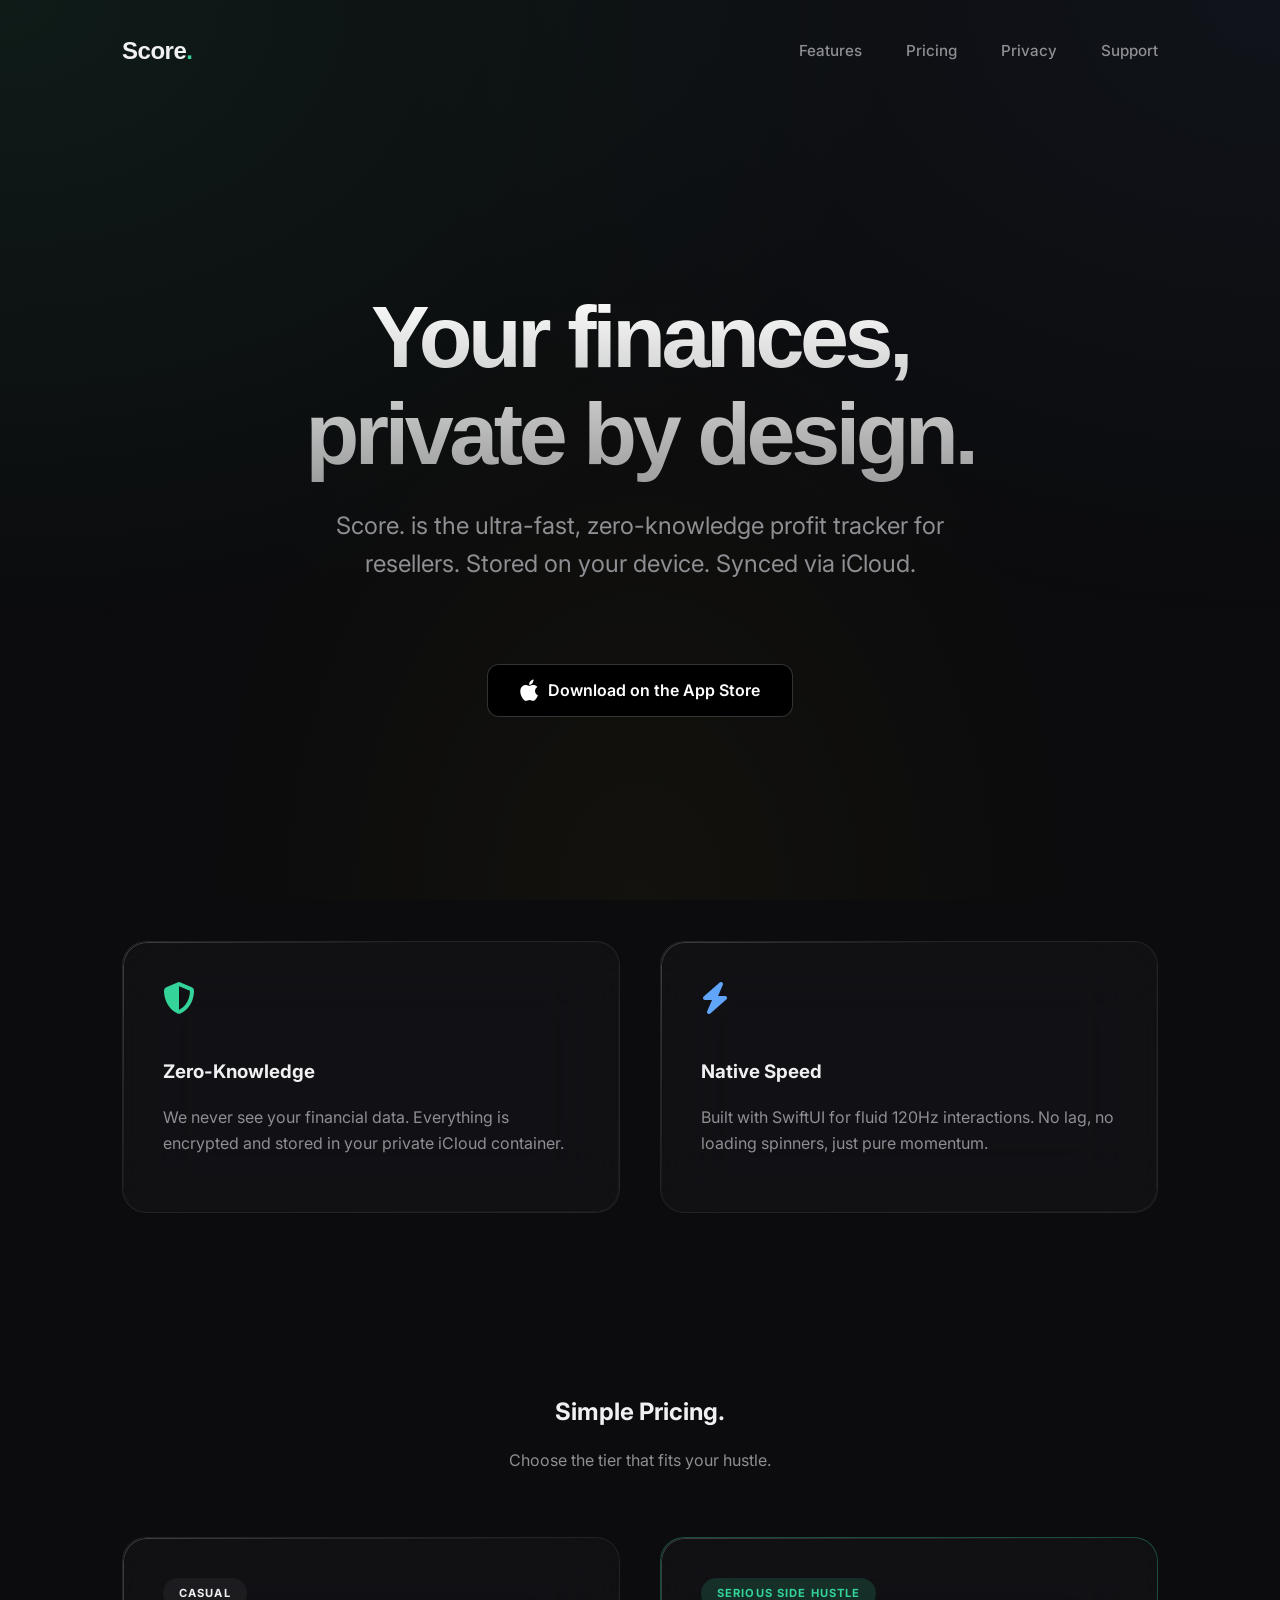
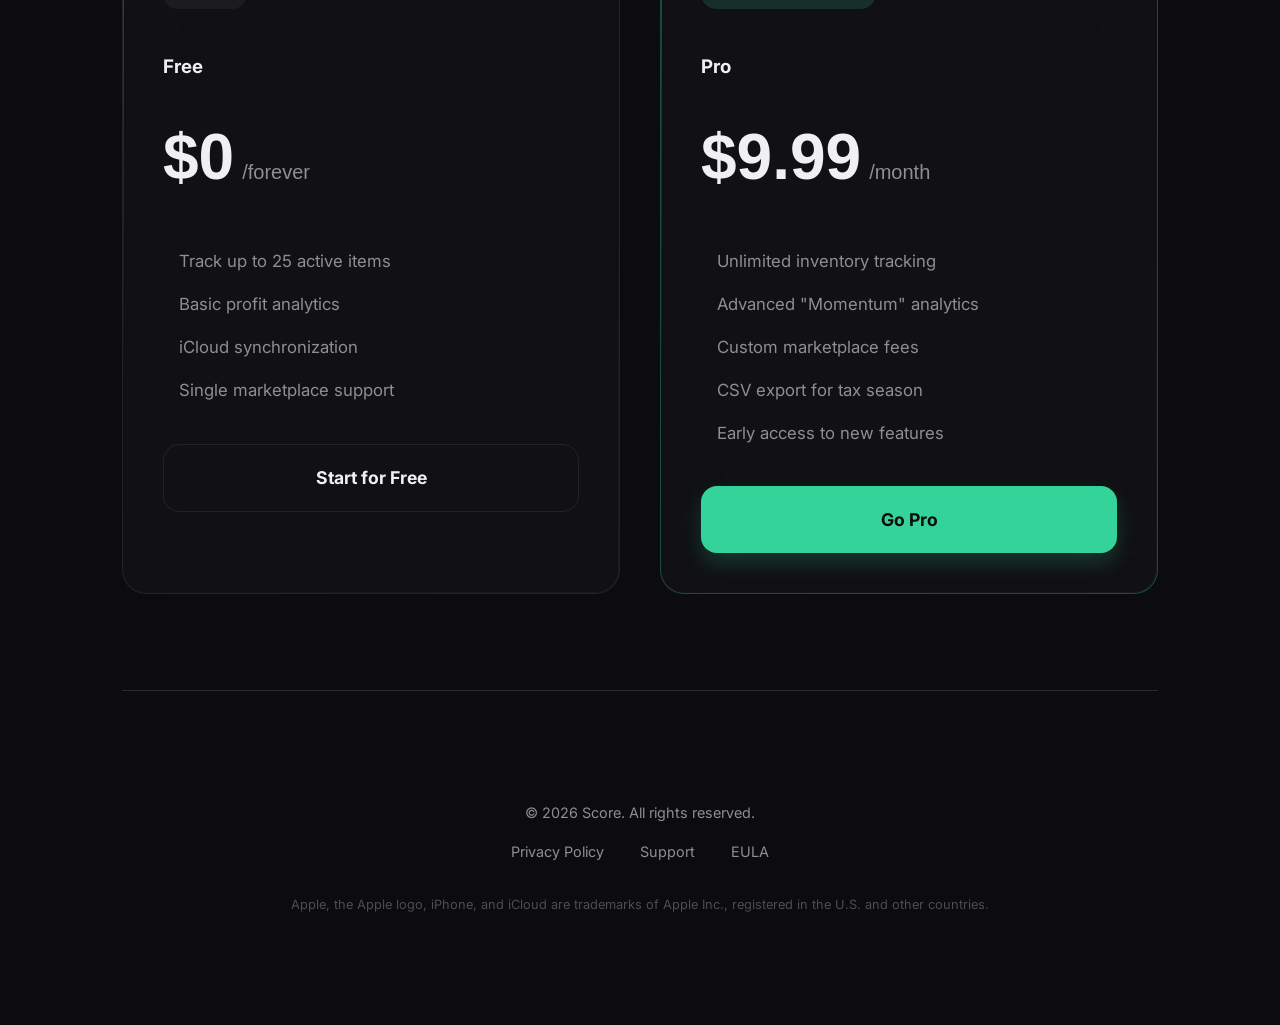
==== index.html @ e66da81f "feat: initial commit of unified Score. landing page" ====
<!DOCTYPE html>
<html lang="en">
<head>
    <meta charset="UTF-8">
    <meta name="viewport" content="width=device-width, initial-scale=1.0">
    <title>Score. — Reseller Profit Tracker</title>
    <link rel="stylesheet" href="styles.css">
    <link rel="stylesheet" href="https://cdnjs.cloudflare.com/ajax/libs/font-awesome/6.4.0/css/all.min.css">
    <style>
        @import url('https://fonts.googleapis.com/css2?family=Inter:wght@400;500;600;700&display=swap');
    </style>
</head>
<body>
    <div class="mesh-bg"></div>

    <div class="container">
        <nav>
            <div class="logo">Score<span>.</span></div>
            <div class="nav-links">
                <a href="#features">Features</a>
                <a href="#pricing">Pricing</a>
                <a href="privacy.html">Privacy</a>
                <a href="support.html">Support</a>
            </div>
        </nav>

        <header class="hero">
            <h1>Your finances,<br>private by design<span>.</span></h1>
            <p>Score. is the ultra-fast, zero-knowledge profit tracker for resellers. Stored on your device. Synced via iCloud.</p>
            <a href="#" class="app-store-badge">
                <i class="fab fa-apple" style="font-size: 1.5rem; margin-right: 10px;"></i>
                <span>Download on the App Store</span>
            </a>
        </header>

        <section id="features" style="padding: 4rem 0;">
            <div class="pricing-grid">
                <div class="glass-card">
                    <i class="fas fa-shield-halved" style="font-size: 2rem; color: var(--primary); margin-bottom: 1.5rem;"></i>
                    <h3>Zero-Knowledge</h3>
                    <p style="color: var(--text-secondary);">We never see your financial data. Everything is encrypted and stored in your private iCloud container.</p>
                </div>
                <div class="glass-card">
                    <i class="fas fa-bolt" style="font-size: 2rem; color: var(--secondary); margin-bottom: 1.5rem;"></i>
                    <h3>Native Speed</h3>
                    <p style="color: var(--text-secondary);">Built with SwiftUI for fluid 120Hz interactions. No lag, no loading spinners, just pure momentum.</p>
                </div>
            </div>
        </section>

        <section id="pricing" class="pricing-section">
            <h2 style="text-align: center; margin-bottom: 1rem;">Simple Pricing<span>.</span></h2>
            <p style="text-align: center; color: var(--text-secondary); margin-bottom: 4rem;">Choose the tier that fits your hustle.</p>

            <div class="pricing-grid">
                <!-- Free Tier -->
                <div class="glass-card">
                    <div class="tier-badge">Casual</div>
                    <h3>Free</h3>
                    <div class="price">$0<span>/forever</span></div>
                    <ul class="features">
                        <li><i></i> Track up to 25 active items</li>
                        <li><i></i> Basic profit analytics</li>
                        <li><i></i> iCloud synchronization</li>
                        <li><i></i> Single marketplace support</li>
                    </ul>
                    <a href="#" class="btn btn-outline">Start for Free</a>
                </div>

                <!-- Pro Tier -->
                <div class="glass-card" style="border-color: rgba(52, 211, 153, 0.3);">
                    <div class="tier-badge badge-pro">Serious Side Hustle</div>
                    <h3>Pro</h3>
                    <div class="price">$9.99<span>/month</span></div>
                    <ul class="features">
                        <li><i></i> Unlimited inventory tracking</li>
                        <li><i></i> Advanced "Momentum" analytics</li>
                        <li><i></i> Custom marketplace fees</li>
                        <li><i></i> CSV export for tax season</li>
                        <li><i></i> Early access to new features</li>
                    </ul>
                    <a href="#" class="btn btn-primary">Go Pro</a>
                </div>
            </div>
        </section>

        <footer>
            <p>© 2026 Score. All rights reserved.</p>
            <div style="margin-top: 1rem;">
                <a href="privacy.html" style="color: var(--text-secondary); text-decoration: none; margin: 0 1rem;">Privacy Policy</a>
                <a href="support.html" style="color: var(--text-secondary); text-decoration: none; margin: 0 1rem;">Support</a>
                <a href="#" style="color: var(--text-secondary); text-decoration: none; margin: 0 1rem;">EULA</a>
            </div>
            <p style="margin-top: 2rem; font-size: 0.8rem; opacity: 0.5;">Apple, the Apple logo, iPhone, and iCloud are trademarks of Apple Inc., registered in the U.S. and other countries.</p>
        </footer>
    </div>
</body>
</html>
---- styles.css ----
/* 
 * Score. Unified Design System (2026)
 * Aesthetic: Liquid Glass / Apple Native
 * Inspired by RORK-iFlip DesignSystem.swift
 */

:root {
  --bg-color: #0C0C0E;
  --surface: #1A1A1E;
  --surface-elevated: #242428;
  --primary: #34D399; /* Emerald / Cash Recovered */
  --secondary: #60A5FA; /* Cool Blue */
  --text-primary: #F0F0F2;
  --text-secondary: #8E8E93;
  --border: #2C2C30;
  --gold: #FFD700;
  --error: #F87171;
  
  --glass-bg: rgba(26, 26, 30, 0.4);
  --glass-border: rgba(255, 255, 255, 0.08);
  --glass-highlight: rgba(255, 255, 255, 0.12);
  
  --radius-lg: 24px;
  --radius-md: 16px;
  --font-main: "Inter", -apple-system, BlinkMacSystemFont, "SF Pro Rounded", sans-serif;
  --font-display: "Clash Display", "Satoshi", "SF Pro Display", sans-serif;
}

* {
  box-sizing: border-box;
  -webkit-font-smoothing: antialiased;
}

body {
  margin: 0;
  padding: 0;
  background-color: var(--bg-color);
  color: var(--text-primary);
  font-family: var(--font-main);
  line-height: 1.6;
  overflow-x: hidden;
}

/* Liquid Mesh Background */
.mesh-bg {
  position: fixed;
  top: 0;
  left: 0;
  width: 100vw;
  height: 100vh;
  z-index: -1;
  background: 
    radial-gradient(at 0% 0%, rgba(52, 211, 153, 0.08) 0px, transparent 50%),
    radial-gradient(at 100% 0%, rgba(96, 165, 250, 0.05) 0px, transparent 50%),
    radial-gradient(at 50% 100%, rgba(255, 215, 0, 0.03) 0px, transparent 50%);
}

.container {
  max-width: 1100px;
  margin: 0 auto;
  padding: 0 2rem;
}

/* Glass Components */
.glass-card {
  background: var(--glass-bg);
  backdrop-filter: blur(40px) saturate(150%);
  -webkit-backdrop-filter: blur(40px) saturate(150%);
  border: 1px solid var(--glass-border);
  border-radius: var(--radius-lg);
  padding: 2.5rem;
  position: relative;
  overflow: hidden;
  transition: all 0.4s cubic-bezier(0.23, 1, 0.32, 1);
}

/* Specular Highlight Effect */
.glass-card::before {
  content: "";
  position: absolute;
  top: 0;
  left: 0;
  right: 0;
  bottom: 0;
  border-radius: inherit;
  padding: 1px;
  background: linear-gradient(135deg, rgba(255,255,255,0.2), transparent 40%, rgba(255,255,255,0.05));
  -webkit-mask: linear-gradient(#fff 0 0) content-box, linear-gradient(#fff 0 0);
  mask: linear-gradient(#fff 0 0) content-box, linear-gradient(#fff 0 0);
  -webkit-mask-composite: xor;
  mask-composite: exclude;
  pointer-events: none;
}

.glass-card:hover {
  transform: translateY(-8px) scale(1.01);
  border: 1px solid var(--glass-highlight);
  box-shadow: 0 20px 40px rgba(0,0,0,0.4);
}

/* Navigation */
nav {
  display: flex;
  justify-content: space-between;
  align-items: center;
  padding: 2rem 0;
}

.logo {
  font-family: var(--font-display);
  font-size: 1.5rem;
  font-weight: 700;
  letter-spacing: -0.02em;
}

.logo span {
  color: var(--primary);
}

.nav-links a {
  color: var(--text-secondary);
  text-decoration: none;
  margin-left: 2.5rem;
  font-size: 0.95rem;
  font-weight: 500;
  transition: color 0.3s ease;
}

.nav-links a:hover {
  color: var(--text-primary);
}

/* Hero Section */
.hero {
  text-align: center;
  padding: 8rem 0 6rem;
}

h1 {
  font-family: var(--font-display);
  font-size: clamp(3.5rem, 8vw, 5.5rem);
  font-weight: 700;
  line-height: 1.1;
  letter-spacing: -0.05em;
  margin-bottom: 1.5rem;
  background: linear-gradient(to bottom, #FFFFFF, rgba(255,255,255,0.6));
  -webkit-background-clip: text;
  -webkit-text-fill-color: transparent;
}

.hero p {
  font-size: 1.5rem;
  color: var(--text-secondary);
  max-width: 650px;
  margin: 0 auto 3rem;
  font-weight: 400;
}

/* Pricing Grid */
.pricing-section {
  padding: 6rem 0;
}

.pricing-grid {
  display: grid;
  grid-template-columns: 1fr 1fr;
  gap: 2.5rem;
  margin-top: 4rem;
}

.tier-badge {
  display: inline-block;
  padding: 0.4rem 1rem;
  border-radius: 100px;
  font-size: 0.7rem;
  font-weight: 700;
  text-transform: uppercase;
  letter-spacing: 0.1em;
  margin-bottom: 1.5rem;
  background: rgba(255,255,255,0.05);
}

.badge-pro {
  background: rgba(52, 211, 153, 0.15);
  color: var(--primary);
}

.price {
  font-family: var(--font-display);
  font-size: 4rem;
  font-weight: 700;
  margin: 1.5rem 0;
  display: flex;
  align-items: baseline;
  gap: 0.5rem;
}

.price span {
  font-size: 1.25rem;
  color: var(--text-secondary);
  font-weight: 400;
}

ul.features {
  list-style: none;
  padding: 0;
  margin: 2.5rem 0;
}

ul.features li {
  margin-bottom: 1rem;
  color: var(--text-secondary);
  display: flex;
  align-items: center;
  font-size: 1.05rem;
}

ul.features li i {
  color: var(--primary);
  margin-right: 1rem;
  font-size: 1.1rem;
}

/* Buttons */
.btn {
  display: flex;
  justify-content: center;
  align-items: center;
  width: 100%;
  padding: 1.2rem;
  border-radius: var(--radius-md);
  text-decoration: none;
  font-weight: 700;
  font-size: 1.1rem;
  transition: all 0.3s cubic-bezier(0.23, 1, 0.32, 1);
  border: none;
  cursor: pointer;
}

.btn-primary {
  background: var(--primary);
  color: var(--bg-color);
  box-shadow: 0 10px 20px rgba(52, 211, 153, 0.2);
}

.btn-primary:hover {
  transform: translateY(-2px);
  box-shadow: 0 15px 30px rgba(52, 211, 153, 0.3);
  filter: brightness(1.1);
}

.btn-outline {
  background: transparent;
  color: var(--text-primary);
  border: 1px solid var(--glass-border);
}

.btn-outline:hover {
  background: rgba(255,255,255,0.05);
  border-color: var(--glass-highlight);
}

/* Apple Badge Placeholder */
.app-store-badge {
  display: inline-flex;
  align-items: center;
  background: #000;
  color: #fff;
  padding: 0.8rem 2rem;
  border-radius: 12px;
  border: 1px solid rgba(255,255,255,0.2);
  text-decoration: none;
  margin-top: 2rem;
  font-weight: 600;
}

/* Legal Pages */
.legal-container {
  max-width: 800px;
  margin: 6rem auto;
  padding: 0 2rem;
}

.legal-container h2 {
  font-family: var(--font-display);
  margin-top: 3rem;
  color: var(--primary);
}

footer {
  padding: 6rem 0;
  text-align: center;
  color: var(--text-secondary);
  font-size: 0.9rem;
  border-top: 1px solid var(--border);
}

@media (max-width: 768px) {
  .pricing-grid {
    grid-template-columns: 1fr;
  }
  h1 {
    font-size: 3.5rem;
  }
}
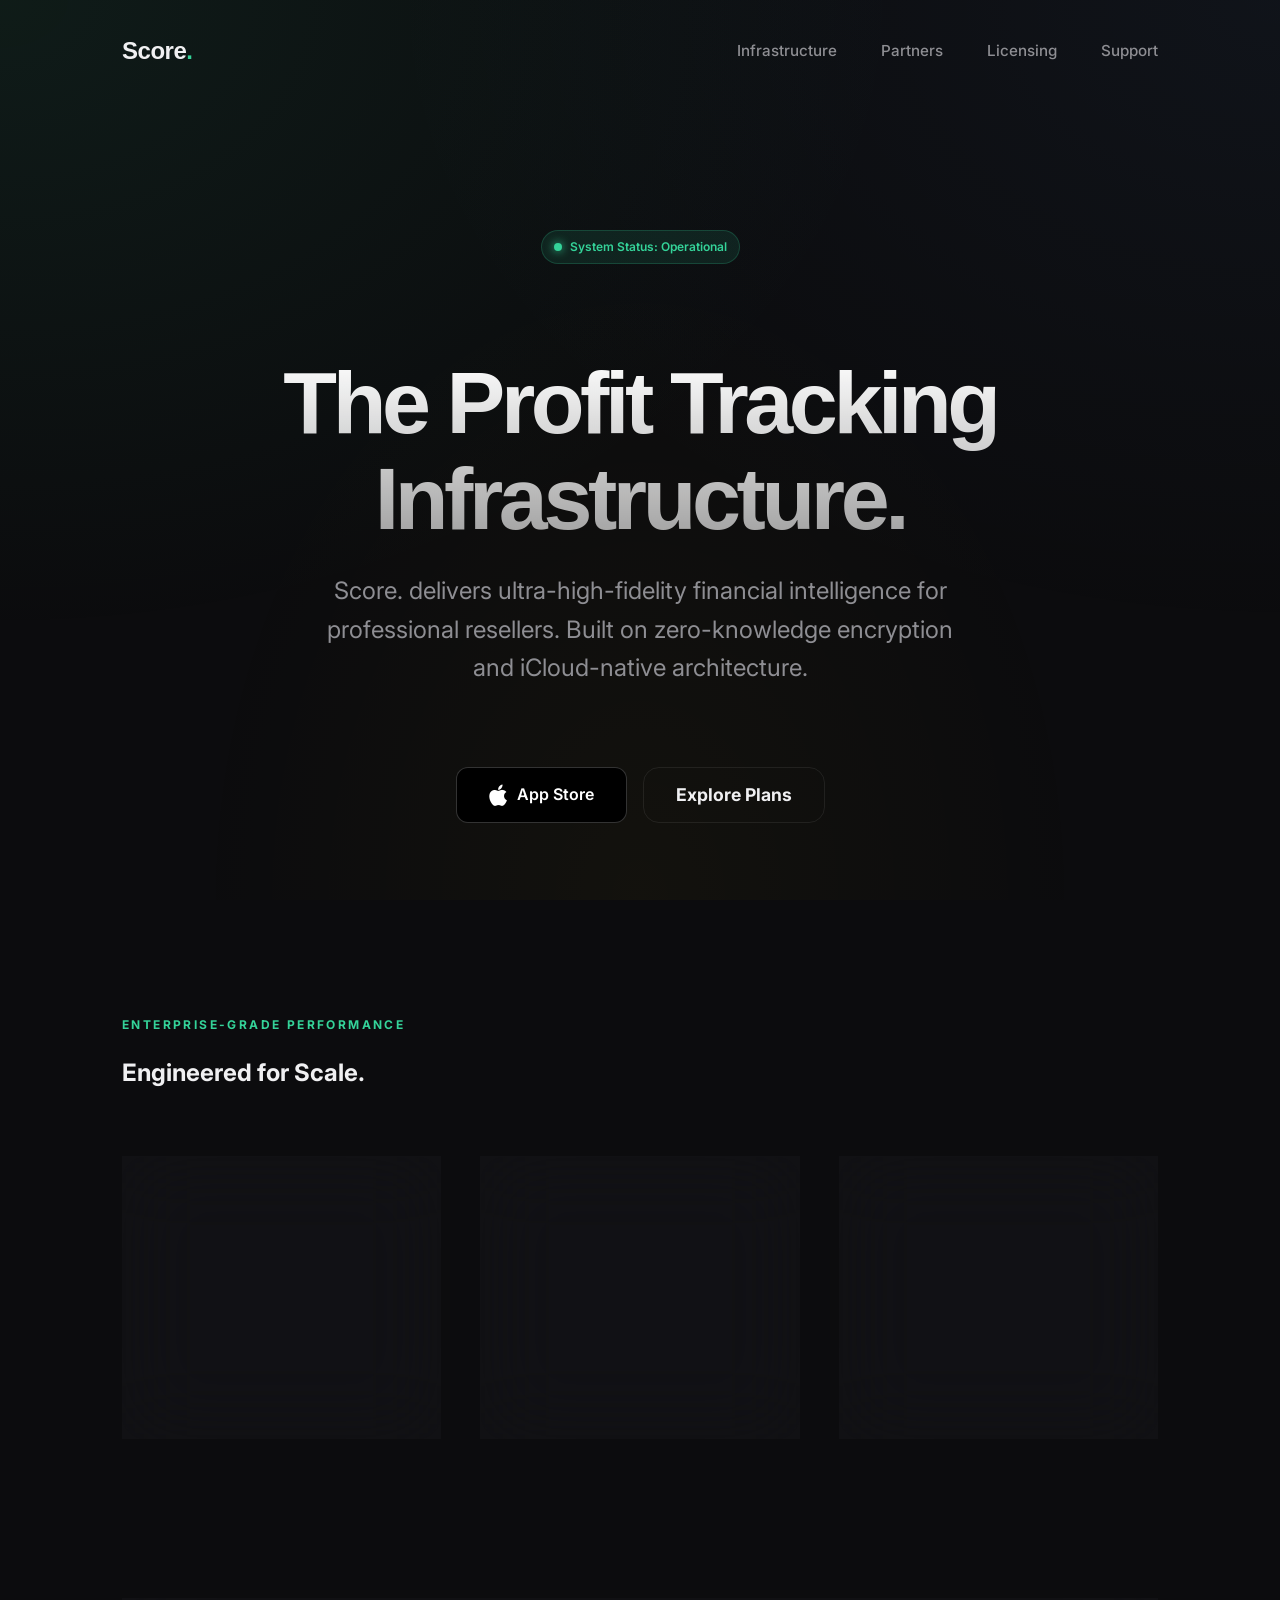
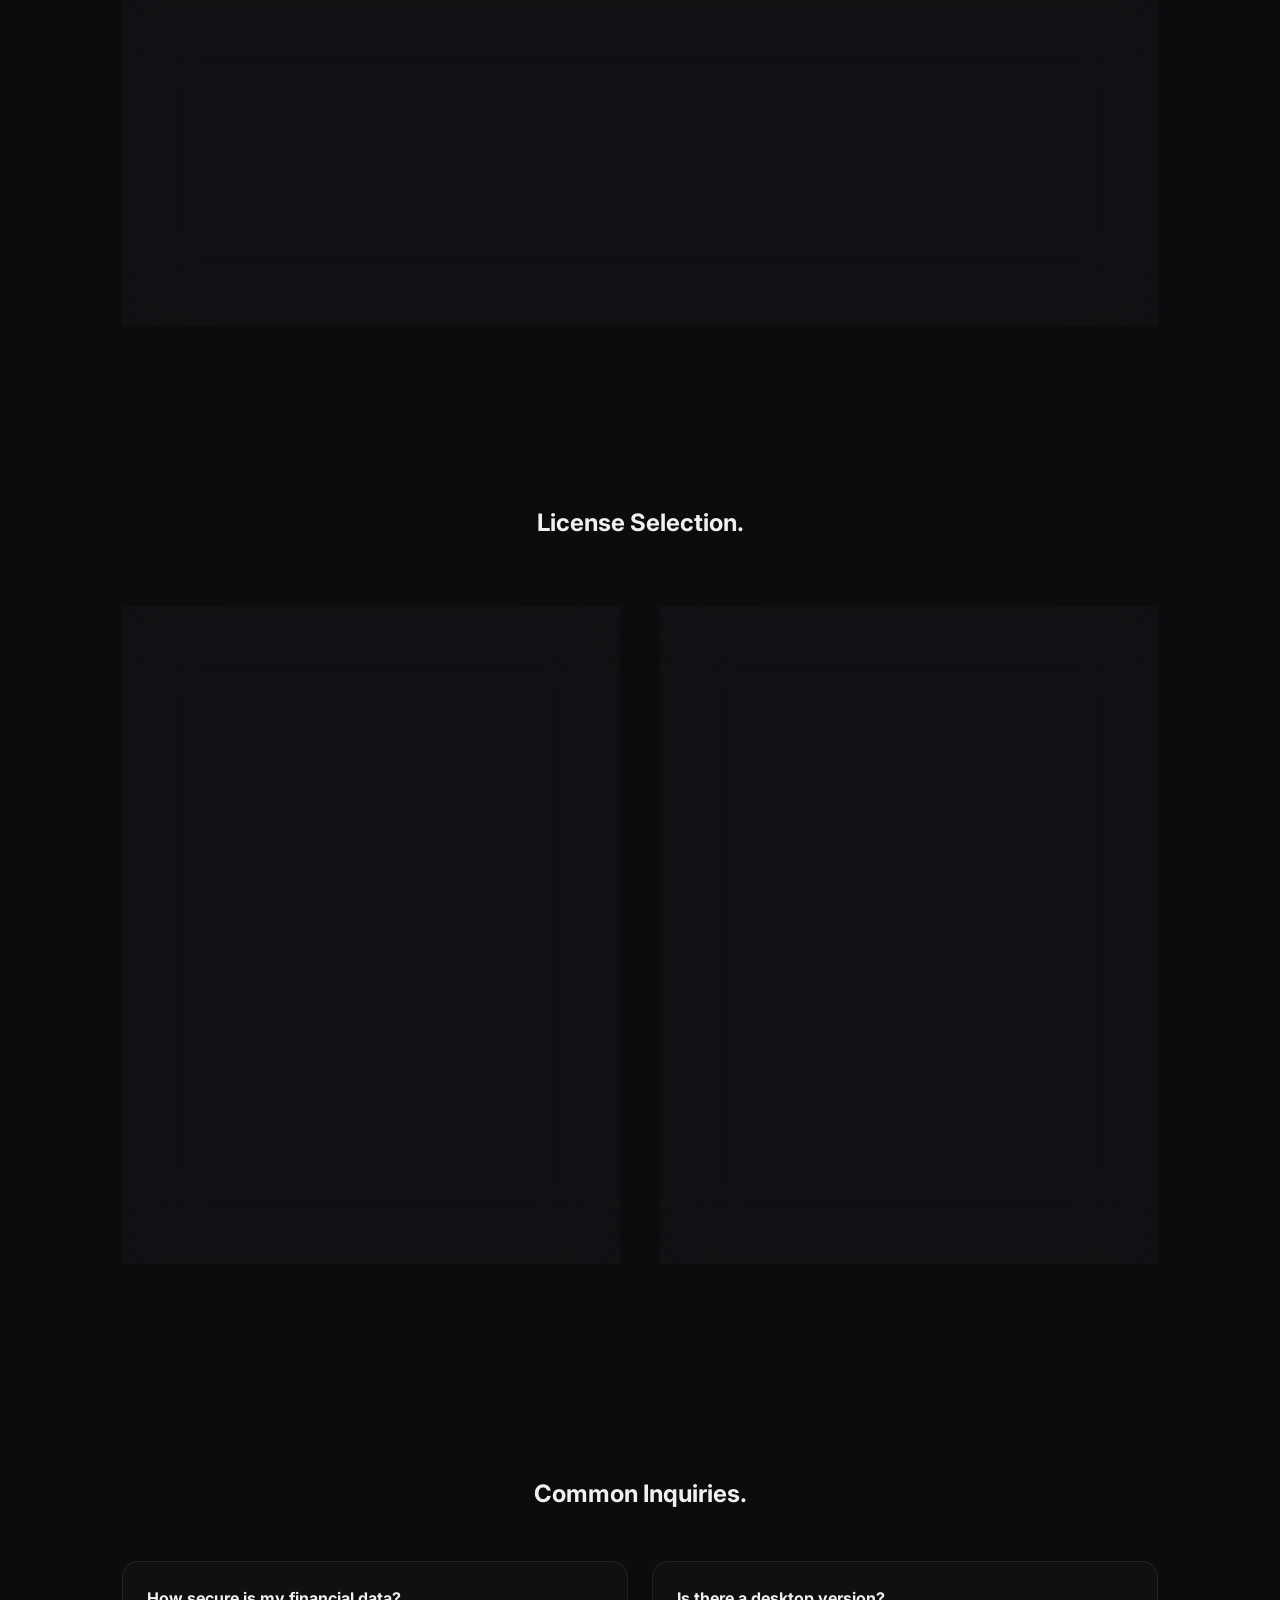
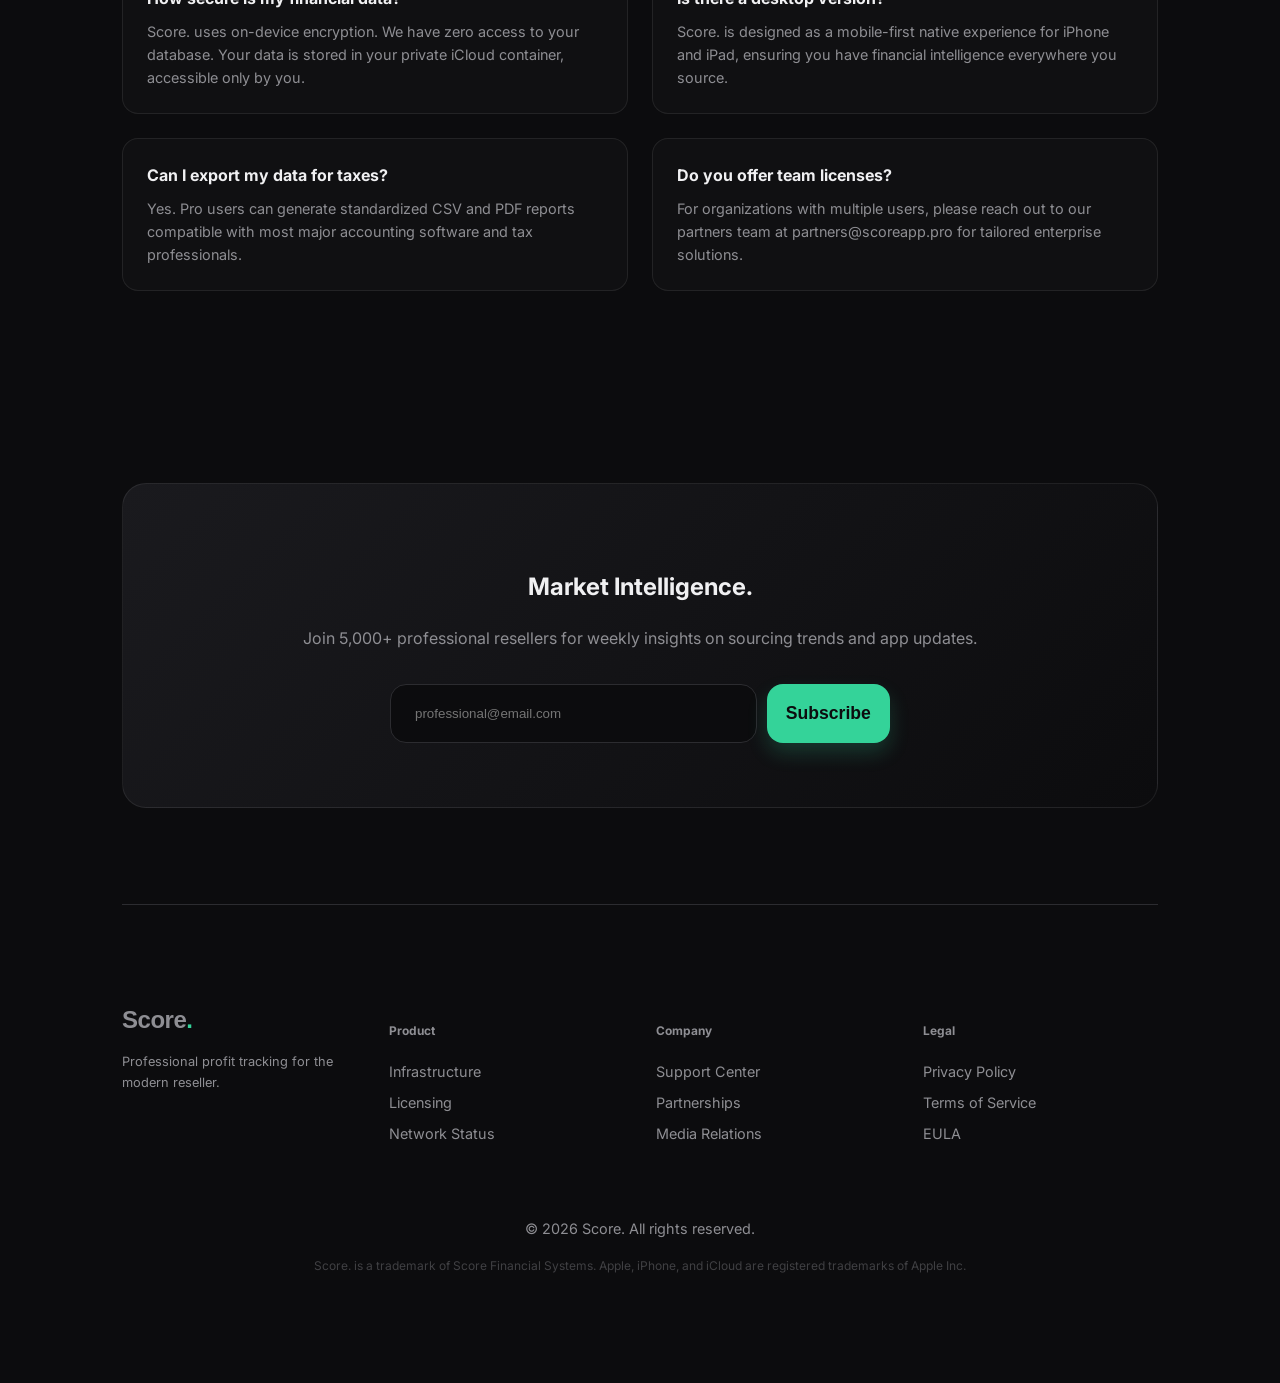
==== commit 6a1527c1: "feat: upgrade to high-scale agency aesthetic with FAQ, Partners, and Infrastructure sections" ====
--- a/index.html
+++ b/index.html
@@ -3,7 +3,7 @@
 <head>
     <meta charset="UTF-8">
     <meta name="viewport" content="width=device-width, initial-scale=1.0">
-    <title>Score. — Reseller Profit Tracker</title>
+    <title>Score. — Reseller Profit Tracking Infrastructure</title>
     <link rel="stylesheet" href="styles.css">
     <link rel="stylesheet" href="https://cdnjs.cloudflare.com/ajax/libs/font-awesome/6.4.0/css/all.min.css">
     <style>
@@ -17,81 +17,156 @@
         <nav>
             <div class="logo">Score<span>.</span></div>
             <div class="nav-links">
-                <a href="#features">Features</a>
-                <a href="#pricing">Pricing</a>
-                <a href="privacy.html">Privacy</a>
+                <a href="#infrastructure">Infrastructure</a>
+                <a href="#partners">Partners</a>
+                <a href="#pricing">Licensing</a>
                 <a href="support.html">Support</a>
             </div>
         </nav>
 
         <header class="hero">
-            <h1>Your finances,<br>private by design<span>.</span></h1>
-            <p>Score. is the ultra-fast, zero-knowledge profit tracker for resellers. Stored on your device. Synced via iCloud.</p>
-            <a href="#" class="app-store-badge">
-                <i class="fab fa-apple" style="font-size: 1.5rem; margin-right: 10px;"></i>
-                <span>Download on the App Store</span>
-            </a>
+            <div class="status-badge">
+                <div class="status-dot"></div>
+                System Status: Operational
+            </div>
+            <h1>The Profit Tracking Infrastructure<span>.</span></h1>
+            <p>Score. delivers ultra-high-fidelity financial intelligence for professional resellers. Built on zero-knowledge encryption and iCloud-native architecture.</p>
+            <div style="display: flex; justify-content: center; gap: 1rem;">
+                <a href="#" class="app-store-badge">
+                    <i class="fab fa-apple" style="font-size: 1.5rem; margin-right: 10px;"></i>
+                    <span>App Store</span>
+                </a>
+                <a href="#pricing" class="btn btn-outline" style="width: auto; padding: 0.8rem 2rem; margin-top: 2rem;">Explore Plans</a>
+            </div>
         </header>
 
-        <section id="features" style="padding: 4rem 0;">
-            <div class="pricing-grid">
+        <section id="infrastructure" style="padding: 6rem 0;">
+            <span class="section-label">Enterprise-Grade Performance</span>
+            <h2 style="margin-bottom: 3rem;">Engineered for Scale<span>.</span></h2>
+            
+            <div class="pricing-grid" style="grid-template-columns: repeat(3, 1fr);">
                 <div class="glass-card">
-                    <i class="fas fa-shield-halved" style="font-size: 2rem; color: var(--primary); margin-bottom: 1.5rem;"></i>
-                    <h3>Zero-Knowledge</h3>
-                    <p style="color: var(--text-secondary);">We never see your financial data. Everything is encrypted and stored in your private iCloud container.</p>
+                    <i class="fas fa-microchip" style="font-size: 2rem; color: var(--primary); margin-bottom: 1rem;"></i>
+                    <h4>Native Optimization</h4>
+                    <p style="color: var(--text-secondary); font-size: 0.9rem;">Coded in Swift 6 for maximum CPU efficiency and buttery 120Hz response times.</p>
                 </div>
                 <div class="glass-card">
-                    <i class="fas fa-bolt" style="font-size: 2rem; color: var(--secondary); margin-bottom: 1.5rem;"></i>
-                    <h3>Native Speed</h3>
-                    <p style="color: var(--text-secondary);">Built with SwiftUI for fluid 120Hz interactions. No lag, no loading spinners, just pure momentum.</p>
+                    <i class="fas fa-cloud-lock" style="font-size: 2rem; color: var(--secondary); margin-bottom: 1rem;"></i>
+                    <h4>iCloud Sync v3</h4>
+                    <p style="color: var(--text-secondary); font-size: 0.9rem;">Seamless multi-device synchronization using Apple's private CloudKit infrastructure.</p>
+                </div>
+                <div class="glass-card">
+                    <i class="fas fa-chart-line" style="font-size: 2rem; color: var(--gold); margin-bottom: 1rem;"></i>
+                    <h4>Market Alpha</h4>
+                    <p style="color: var(--text-secondary); font-size: 0.9rem;">Sophisticated financial modeling to identify "Trapped Capital" and "House Money" opportunities.</p>
+                </div>
+            </div>
+        </section>
+
+        <section id="partners" class="glass-card" style="margin: 4rem 0; border-color: rgba(96, 165, 250, 0.3);">
+            <div style="display: grid; grid-template-columns: 1fr 1fr; gap: 4rem; align-items: center;">
+                <div>
+                    <span class="section-label" style="color: var(--secondary);">Global Partner Network</span>
+                    <h2>Partner with Score<span>.</span></h2>
+                    <p style="color: var(--text-secondary);">Join our world-class affiliate program or integrate our financial API into your existing reseller tools. We help professional networks grow.</p>
+                    <a href="mailto:partners@scoreapp.pro" class="btn btn-primary" style="width: auto; padding: 0.8rem 2rem; margin-top: 1rem;">Apply for Partnership</a>
+                </div>
+                <div style="text-align: right; opacity: 0.4;">
+                    <i class="fas fa-globe-americas" style="font-size: 10rem; color: var(--secondary);"></i>
                 </div>
             </div>
         </section>
 
         <section id="pricing" class="pricing-section">
-            <h2 style="text-align: center; margin-bottom: 1rem;">Simple Pricing<span>.</span></h2>
-            <p style="text-align: center; color: var(--text-secondary); margin-bottom: 4rem;">Choose the tier that fits your hustle.</p>
-
+            <h2 style="text-align: center; margin-bottom: 1rem;">License Selection<span>.</span></h2>
             <div class="pricing-grid">
-                <!-- Free Tier -->
                 <div class="glass-card">
-                    <div class="tier-badge">Casual</div>
+                    <div class="tier-badge">Casual Entry</div>
                     <h3>Free</h3>
                     <div class="price">$0<span>/forever</span></div>
                     <ul class="features">
                         <li><i></i> Track up to 25 active items</li>
-                        <li><i></i> Basic profit analytics</li>
-                        <li><i></i> iCloud synchronization</li>
-                        <li><i></i> Single marketplace support</li>
+                        <li><i></i> Standard Analytics Suite</li>
+                        <li><i></i> Global iCloud Synchronization</li>
+                        <li><i></i> Priority Email Support</li>
                     </ul>
-                    <a href="#" class="btn btn-outline">Start for Free</a>
+                    <a href="#" class="btn btn-outline">Begin Now</a>
                 </div>
 
-                <!-- Pro Tier -->
                 <div class="glass-card" style="border-color: rgba(52, 211, 153, 0.3);">
                     <div class="tier-badge badge-pro">Serious Side Hustle</div>
                     <h3>Pro</h3>
                     <div class="price">$9.99<span>/month</span></div>
                     <ul class="features">
-                        <li><i></i> Unlimited inventory tracking</li>
-                        <li><i></i> Advanced "Momentum" analytics</li>
-                        <li><i></i> Custom marketplace fees</li>
-                        <li><i></i> CSV export for tax season</li>
-                        <li><i></i> Early access to new features</li>
+                        <li><i></i> Unlimited Inventory Capacity</li>
+                        <li><i></i> Advanced Momentum Intelligence</li>
+                        <li><i></i> Automated Marketplace Fee Mapping</li>
+                        <li><i></i> Tax-Loss Harvesting Reports</li>
+                        <li><i></i> VIP Concierge Support</li>
                     </ul>
-                    <a href="#" class="btn btn-primary">Go Pro</a>
+                    <a href="#" class="btn btn-primary">Select Pro</a>
                 </div>
             </div>
         </section>
 
+        <section id="faq" style="padding: 6rem 0;">
+            <h2 style="text-align: center;">Common Inquiries<span>.</span></h2>
+            <div class="faq-grid">
+                <div class="faq-item">
+                    <h4>How secure is my financial data?</h4>
+                    <p>Score. uses on-device encryption. We have zero access to your database. Your data is stored in your private iCloud container, accessible only by you.</p>
+                </div>
+                <div class="faq-item">
+                    <h4>Is there a desktop version?</h4>
+                    <p>Score. is designed as a mobile-first native experience for iPhone and iPad, ensuring you have financial intelligence everywhere you source.</p>
+                </div>
+                <div class="faq-item">
+                    <h4>Can I export my data for taxes?</h4>
+                    <p>Yes. Pro users can generate standardized CSV and PDF reports compatible with most major accounting software and tax professionals.</p>
+                </div>
+                <div class="faq-item">
+                    <h4>Do you offer team licenses?</h4>
+                    <p>For organizations with multiple users, please reach out to our partners team at partners@scoreapp.pro for tailored enterprise solutions.</p>
+                </div>
+            </div>
+        </section>
+
+        <div class="newsletter-box">
+            <h2>Market Intelligence<span>.</span></h2>
+            <p style="color: var(--text-secondary);">Join 5,000+ professional resellers for weekly insights on sourcing trends and app updates.</p>
+            <div class="input-group">
+                <input type="email" placeholder="professional@email.com">
+                <button class="btn btn-primary" style="width: auto;">Subscribe</button>
+            </div>
+        </div>
+
         <footer>
+            <div style="display: grid; grid-template-columns: repeat(4, 1fr); text-align: left; gap: 2rem; margin-bottom: 4rem;">
+                <div>
+                    <div class="logo">Score<span>.</span></div>
+                    <p style="font-size: 0.8rem;">Professional profit tracking for the modern reseller.</p>
+                </div>
+                <div>
+                    <h5>Product</h5>
+                    <a href="#infrastructure" style="display: block; color: var(--text-secondary); text-decoration: none; margin-bottom: 0.5rem;">Infrastructure</a>
+                    <a href="#pricing" style="display: block; color: var(--text-secondary); text-decoration: none; margin-bottom: 0.5rem;">Licensing</a>
+                    <a href="https://score-unified-site.vercel.app/status" style="display: block; color: var(--text-secondary); text-decoration: none; margin-bottom: 0.5rem;">Network Status</a>
+                </div>
+                <div>
+                    <h5>Company</h5>
+                    <a href="support.html" style="display: block; color: var(--text-secondary); text-decoration: none; margin-bottom: 0.5rem;">Support Center</a>
+                    <a href="mailto:partners@scoreapp.pro" style="display: block; color: var(--text-secondary); text-decoration: none; margin-bottom: 0.5rem;">Partnerships</a>
+                    <a href="mailto:press@scoreapp.pro" style="display: block; color: var(--text-secondary); text-decoration: none; margin-bottom: 0.5rem;">Media Relations</a>
+                </div>
+                <div>
+                    <h5>Legal</h5>
+                    <a href="privacy.html" style="display: block; color: var(--text-secondary); text-decoration: none; margin-bottom: 0.5rem;">Privacy Policy</a>
+                    <a href="#" style="display: block; color: var(--text-secondary); text-decoration: none; margin-bottom: 0.5rem;">Terms of Service</a>
+                    <a href="#" style="display: block; color: var(--text-secondary); text-decoration: none; margin-bottom: 0.5rem;">EULA</a>
+                </div>
+            </div>
             <p>© 2026 Score. All rights reserved.</p>
-            <div style="margin-top: 1rem;">
-                <a href="privacy.html" style="color: var(--text-secondary); text-decoration: none; margin: 0 1rem;">Privacy Policy</a>
-                <a href="support.html" style="color: var(--text-secondary); text-decoration: none; margin: 0 1rem;">Support</a>
-                <a href="#" style="color: var(--text-secondary); text-decoration: none; margin: 0 1rem;">EULA</a>
-            </div>
-            <p style="margin-top: 2rem; font-size: 0.8rem; opacity: 0.5;">Apple, the Apple logo, iPhone, and iCloud are trademarks of Apple Inc., registered in the U.S. and other countries.</p>
+            <p style="margin-top: 1rem; font-size: 0.75rem; opacity: 0.4;">Score. is a trademark of Score Financial Systems. Apple, iPhone, and iCloud are registered trademarks of Apple Inc.</p>
         </footer>
     </div>
 </body>
--- a/styles.css
+++ b/styles.css
@@ -26,6 +26,97 @@
   --font-display: "Clash Display", "Satoshi", "SF Pro Display", sans-serif;
 }
 
+/* New Agency Components */
+.status-badge {
+  display: inline-flex;
+  align-items: center;
+  gap: 8px;
+  padding: 6px 12px;
+  background: rgba(52, 211, 153, 0.1);
+  border: 1px solid rgba(52, 211, 153, 0.2);
+  border-radius: 100px;
+  font-size: 0.75rem;
+  font-weight: 600;
+  color: var(--primary);
+  margin-bottom: 2rem;
+}
+
+.status-dot {
+  width: 8px;
+  height: 8px;
+  background: var(--primary);
+  border-radius: 50%;
+  box-shadow: 0 0 10px var(--primary);
+  animation: pulse 2s infinite;
+}
+
+@keyframes pulse {
+  0% { opacity: 1; }
+  50% { opacity: 0.4; }
+  100% { opacity: 1; }
+}
+
+.section-label {
+  text-transform: uppercase;
+  letter-spacing: 0.2em;
+  font-size: 0.75rem;
+  font-weight: 700;
+  color: var(--primary);
+  margin-bottom: 1rem;
+  display: block;
+}
+
+.faq-grid {
+  display: grid;
+  grid-template-columns: 1fr 1fr;
+  gap: 1.5rem;
+  margin-top: 3rem;
+}
+
+.faq-item {
+  background: rgba(255, 255, 255, 0.02);
+  border: 1px solid var(--glass-border);
+  border-radius: var(--radius-md);
+  padding: 1.5rem;
+}
+
+.faq-item h4 {
+  margin: 0 0 0.5rem;
+  color: var(--text-primary);
+}
+
+.faq-item p {
+  margin: 0;
+  font-size: 0.9rem;
+  color: var(--text-secondary);
+}
+
+.newsletter-box {
+  background: linear-gradient(135deg, var(--surface), var(--bg-color));
+  border: 1px solid var(--glass-border);
+  border-radius: var(--radius-lg);
+  padding: 4rem;
+  text-align: center;
+  margin: 6rem 0;
+}
+
+.input-group {
+  display: flex;
+  gap: 10px;
+  max-width: 500px;
+  margin: 2rem auto 0;
+}
+
+.input-group input {
+  flex: 1;
+  padding: 1rem 1.5rem;
+  border-radius: var(--radius-md);
+  border: 1px solid var(--border);
+  background: var(--bg-color);
+  color: white;
+}
+
+/* Original Styles Continue... */
 * {
   box-sizing: border-box;
   -webkit-font-smoothing: antialiased;
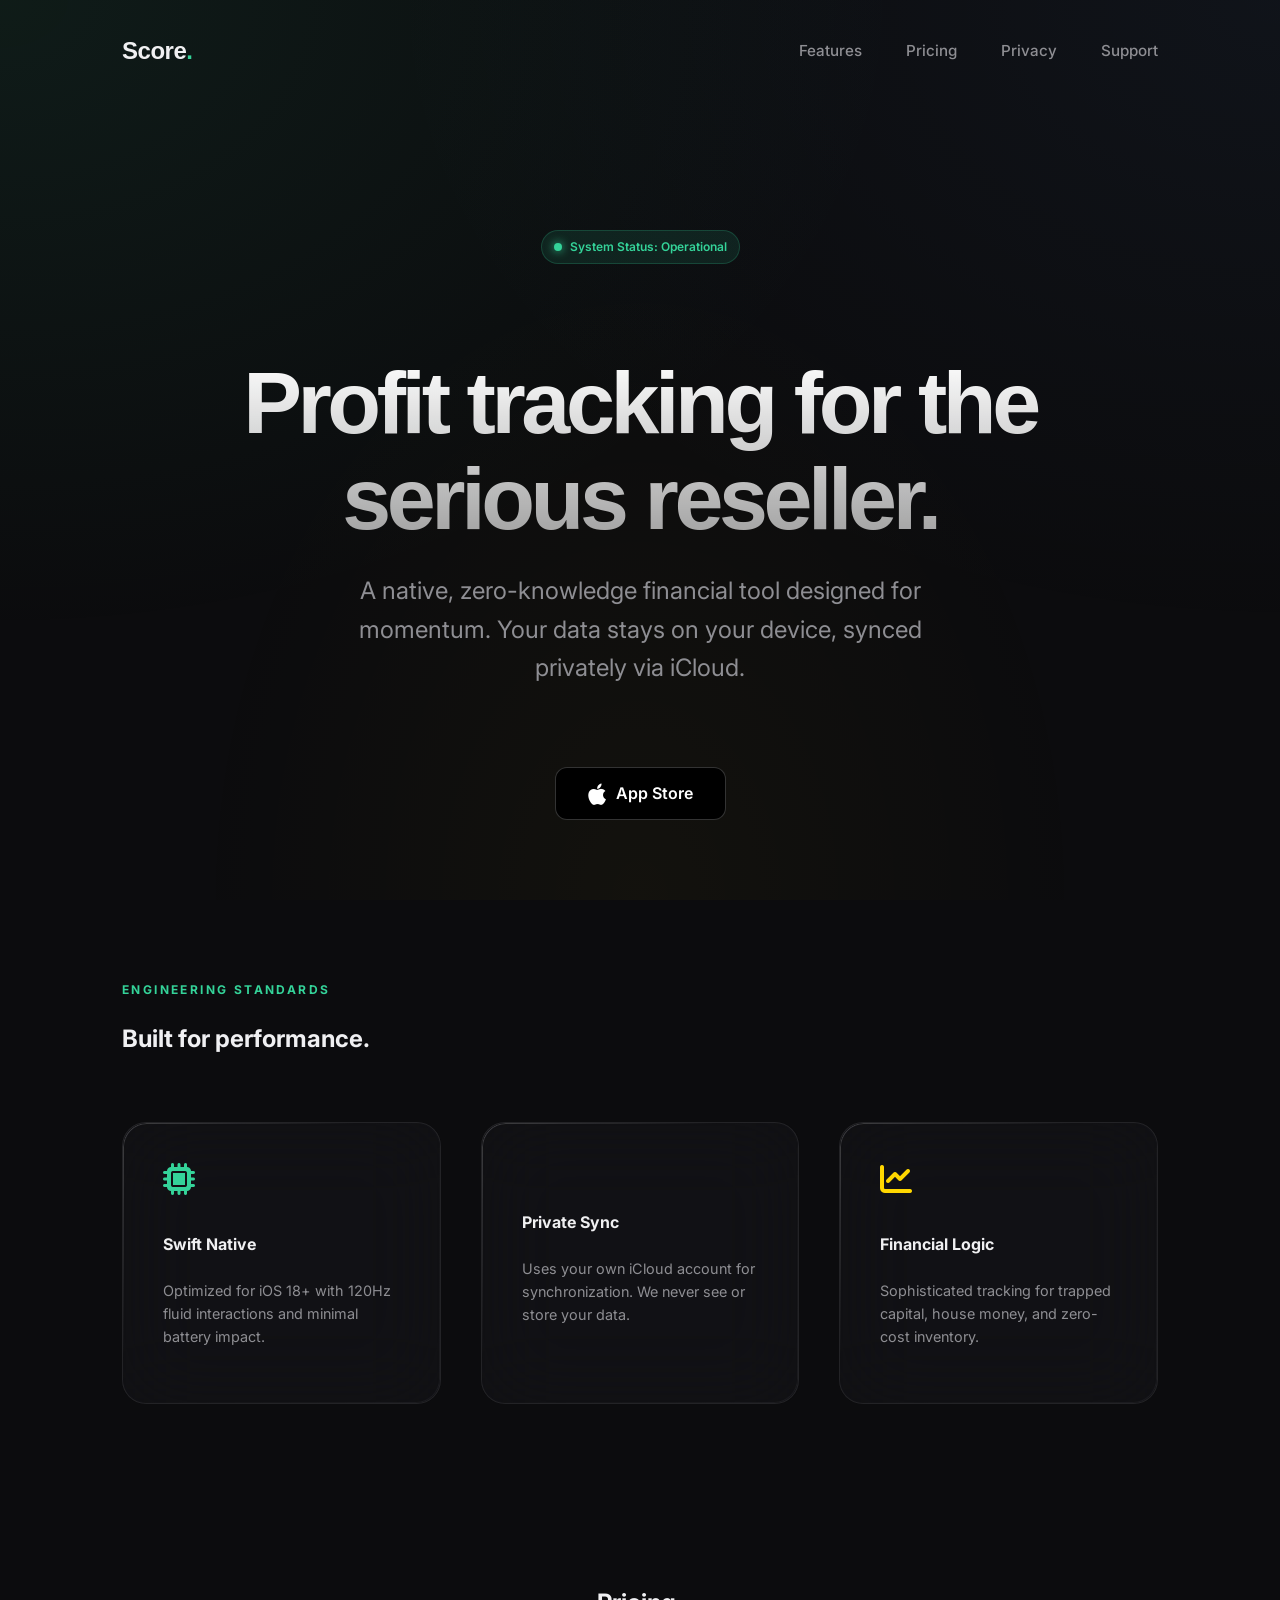
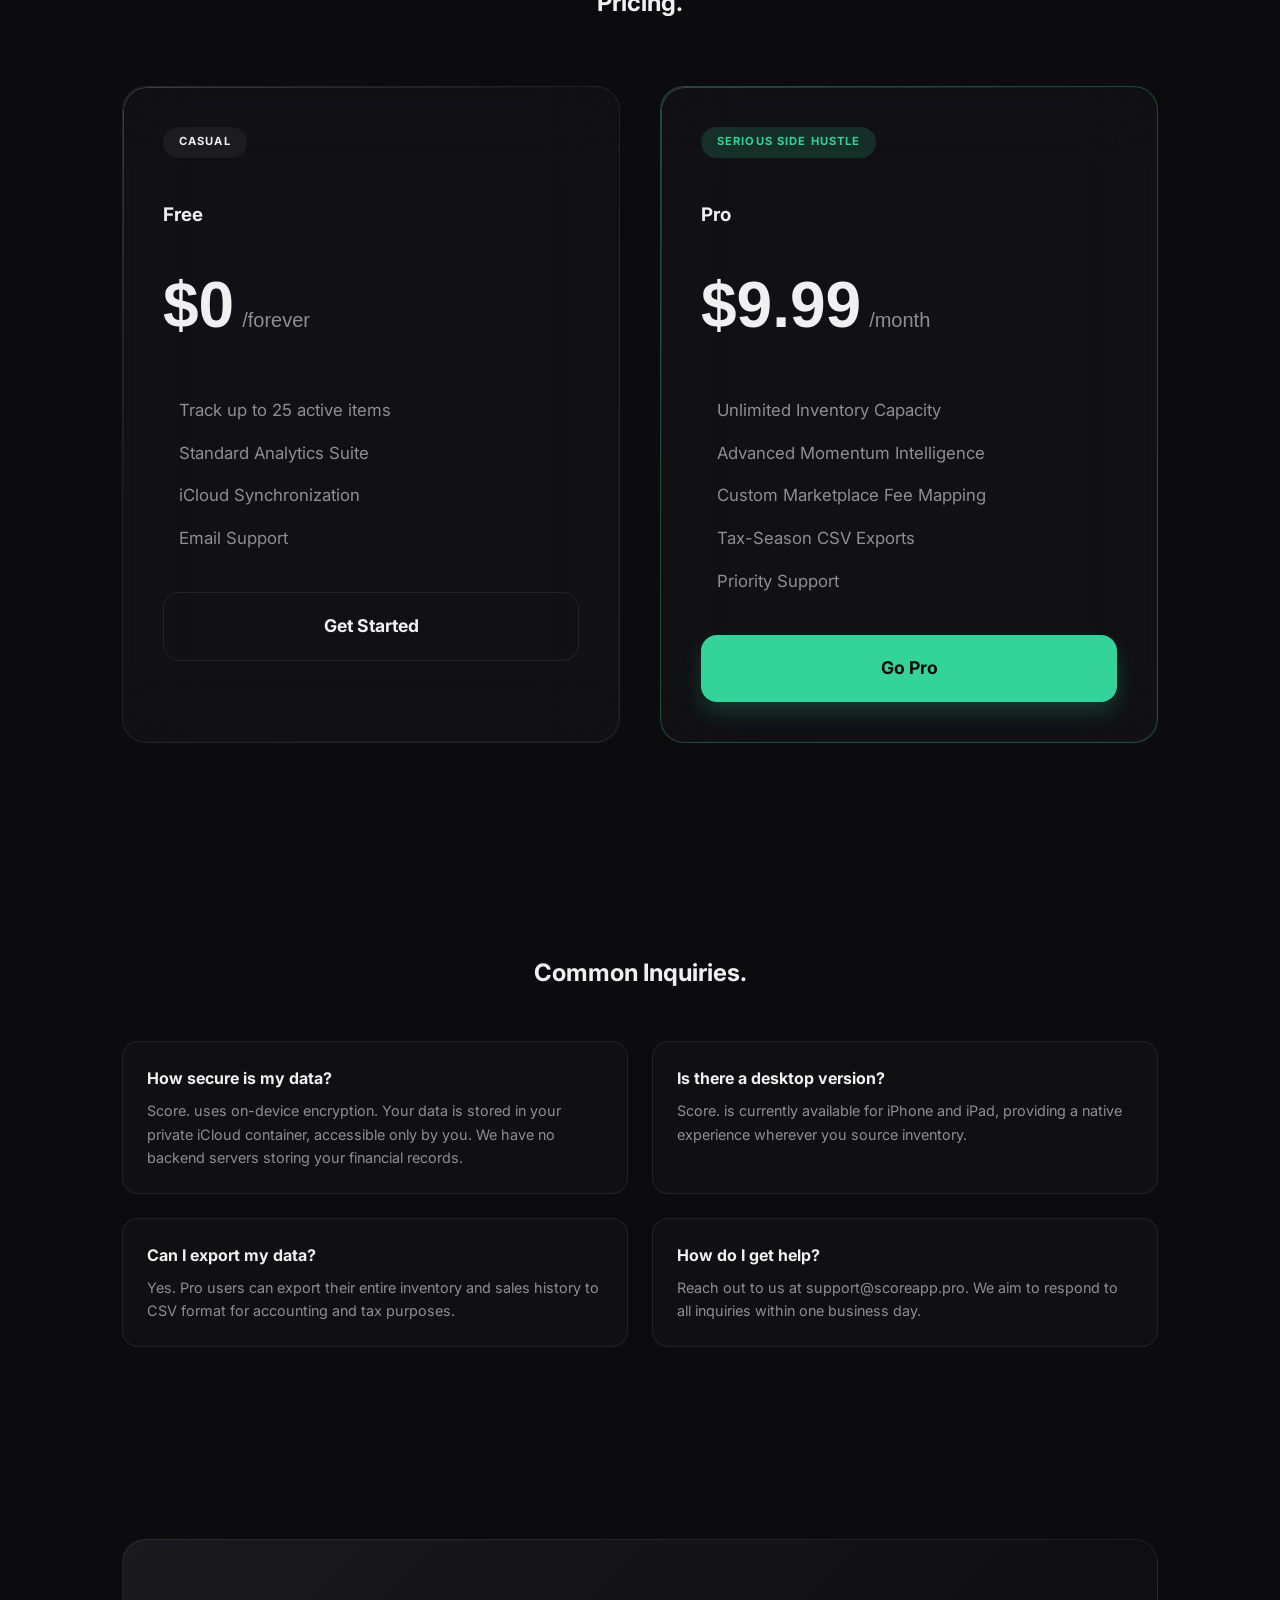
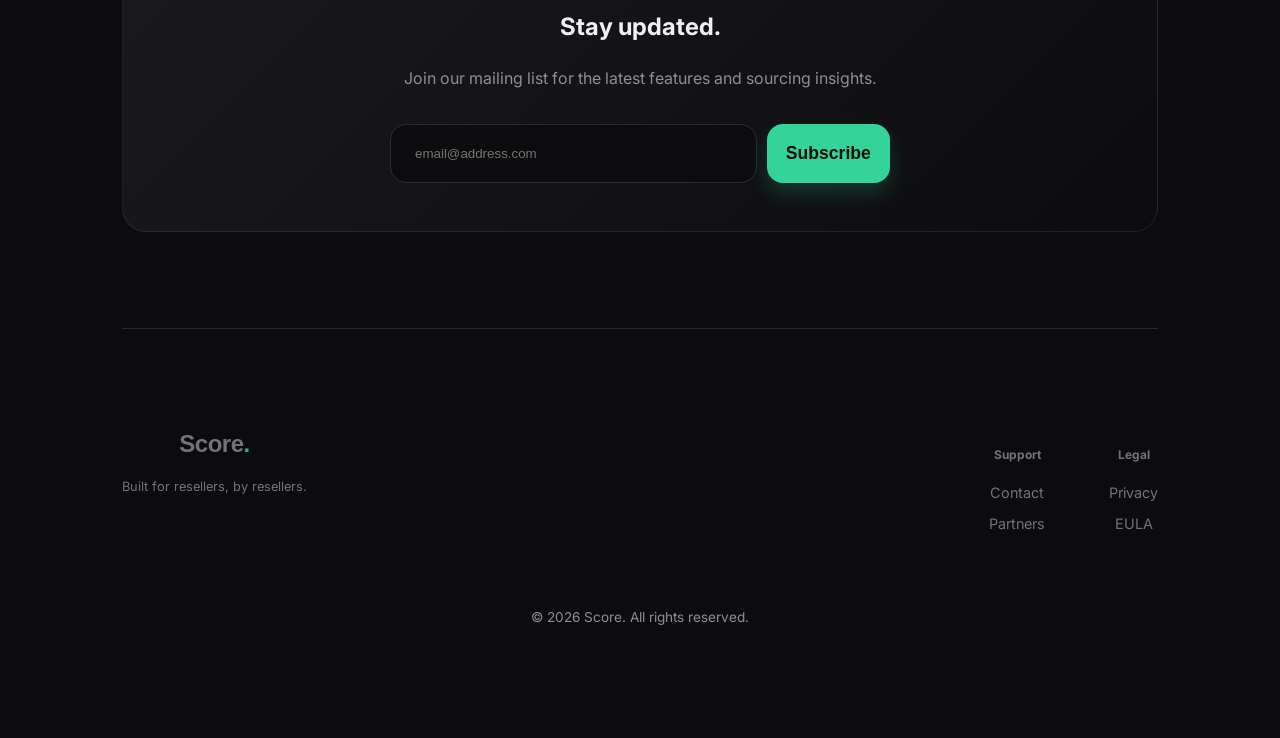
==== commit a16122f2: "refactor: simplify to 'Quiet Confidence' aesthetic, removing enterprise jargon and unsubstantiated c" ====
--- a/index.html
+++ b/index.html
@@ -3,7 +3,7 @@
 <head>
     <meta charset="UTF-8">
     <meta name="viewport" content="width=device-width, initial-scale=1.0">
-    <title>Score. — Reseller Profit Tracking Infrastructure</title>
+    <title>Score. — Professional Profit Tracker</title>
     <link rel="stylesheet" href="styles.css">
     <link rel="stylesheet" href="https://cdnjs.cloudflare.com/ajax/libs/font-awesome/6.4.0/css/all.min.css">
     <style>
@@ -17,9 +17,9 @@
         <nav>
             <div class="logo">Score<span>.</span></div>
             <div class="nav-links">
-                <a href="#infrastructure">Infrastructure</a>
-                <a href="#partners">Partners</a>
-                <a href="#pricing">Licensing</a>
+                <a href="#features">Features</a>
+                <a href="#pricing">Pricing</a>
+                <a href="privacy.html">Privacy</a>
                 <a href="support.html">Support</a>
             </div>
         </nav>
@@ -29,68 +29,53 @@
                 <div class="status-dot"></div>
                 System Status: Operational
             </div>
-            <h1>The Profit Tracking Infrastructure<span>.</span></h1>
-            <p>Score. delivers ultra-high-fidelity financial intelligence for professional resellers. Built on zero-knowledge encryption and iCloud-native architecture.</p>
+            <h1>Profit tracking for the serious reseller<span>.</span></h1>
+            <p>A native, zero-knowledge financial tool designed for momentum. Your data stays on your device, synced privately via iCloud.</p>
             <div style="display: flex; justify-content: center; gap: 1rem;">
                 <a href="#" class="app-store-badge">
                     <i class="fab fa-apple" style="font-size: 1.5rem; margin-right: 10px;"></i>
                     <span>App Store</span>
                 </a>
-                <a href="#pricing" class="btn btn-outline" style="width: auto; padding: 0.8rem 2rem; margin-top: 2rem;">Explore Plans</a>
             </div>
         </header>
 
-        <section id="infrastructure" style="padding: 6rem 0;">
-            <span class="section-label">Enterprise-Grade Performance</span>
-            <h2 style="margin-bottom: 3rem;">Engineered for Scale<span>.</span></h2>
+        <section id="features" style="padding: 4rem 0;">
+            <span class="section-label">Engineering Standards</span>
+            <h2 style="margin-bottom: 3rem;">Built for performance<span>.</span></h2>
             
             <div class="pricing-grid" style="grid-template-columns: repeat(3, 1fr);">
                 <div class="glass-card">
                     <i class="fas fa-microchip" style="font-size: 2rem; color: var(--primary); margin-bottom: 1rem;"></i>
-                    <h4>Native Optimization</h4>
-                    <p style="color: var(--text-secondary); font-size: 0.9rem;">Coded in Swift 6 for maximum CPU efficiency and buttery 120Hz response times.</p>
+                    <h4>Swift Native</h4>
+                    <p style="color: var(--text-secondary); font-size: 0.9rem;">Optimized for iOS 18+ with 120Hz fluid interactions and minimal battery impact.</p>
                 </div>
                 <div class="glass-card">
                     <i class="fas fa-cloud-lock" style="font-size: 2rem; color: var(--secondary); margin-bottom: 1rem;"></i>
-                    <h4>iCloud Sync v3</h4>
-                    <p style="color: var(--text-secondary); font-size: 0.9rem;">Seamless multi-device synchronization using Apple's private CloudKit infrastructure.</p>
+                    <h4>Private Sync</h4>
+                    <p style="color: var(--text-secondary); font-size: 0.9rem;">Uses your own iCloud account for synchronization. We never see or store your data.</p>
                 </div>
                 <div class="glass-card">
                     <i class="fas fa-chart-line" style="font-size: 2rem; color: var(--gold); margin-bottom: 1rem;"></i>
-                    <h4>Market Alpha</h4>
-                    <p style="color: var(--text-secondary); font-size: 0.9rem;">Sophisticated financial modeling to identify "Trapped Capital" and "House Money" opportunities.</p>
-                </div>
-            </div>
-        </section>
-
-        <section id="partners" class="glass-card" style="margin: 4rem 0; border-color: rgba(96, 165, 250, 0.3);">
-            <div style="display: grid; grid-template-columns: 1fr 1fr; gap: 4rem; align-items: center;">
-                <div>
-                    <span class="section-label" style="color: var(--secondary);">Global Partner Network</span>
-                    <h2>Partner with Score<span>.</span></h2>
-                    <p style="color: var(--text-secondary);">Join our world-class affiliate program or integrate our financial API into your existing reseller tools. We help professional networks grow.</p>
-                    <a href="mailto:partners@scoreapp.pro" class="btn btn-primary" style="width: auto; padding: 0.8rem 2rem; margin-top: 1rem;">Apply for Partnership</a>
-                </div>
-                <div style="text-align: right; opacity: 0.4;">
-                    <i class="fas fa-globe-americas" style="font-size: 10rem; color: var(--secondary);"></i>
+                    <h4>Financial Logic</h4>
+                    <p style="color: var(--text-secondary); font-size: 0.9rem;">Sophisticated tracking for trapped capital, house money, and zero-cost inventory.</p>
                 </div>
             </div>
         </section>
 
         <section id="pricing" class="pricing-section">
-            <h2 style="text-align: center; margin-bottom: 1rem;">License Selection<span>.</span></h2>
+            <h2 style="text-align: center; margin-bottom: 1rem;">Pricing<span>.</span></h2>
             <div class="pricing-grid">
                 <div class="glass-card">
-                    <div class="tier-badge">Casual Entry</div>
+                    <div class="tier-badge">Casual</div>
                     <h3>Free</h3>
                     <div class="price">$0<span>/forever</span></div>
                     <ul class="features">
                         <li><i></i> Track up to 25 active items</li>
                         <li><i></i> Standard Analytics Suite</li>
-                        <li><i></i> Global iCloud Synchronization</li>
-                        <li><i></i> Priority Email Support</li>
+                        <li><i></i> iCloud Synchronization</li>
+                        <li><i></i> Email Support</li>
                     </ul>
-                    <a href="#" class="btn btn-outline">Begin Now</a>
+                    <a href="#" class="btn btn-outline">Get Started</a>
                 </div>
 
                 <div class="glass-card" style="border-color: rgba(52, 211, 153, 0.3);">
@@ -100,11 +85,11 @@
                     <ul class="features">
                         <li><i></i> Unlimited Inventory Capacity</li>
                         <li><i></i> Advanced Momentum Intelligence</li>
-                        <li><i></i> Automated Marketplace Fee Mapping</li>
-                        <li><i></i> Tax-Loss Harvesting Reports</li>
-                        <li><i></i> VIP Concierge Support</li>
+                        <li><i></i> Custom Marketplace Fee Mapping</li>
+                        <li><i></i> Tax-Season CSV Exports</li>
+                        <li><i></i> Priority Support</li>
                     </ul>
-                    <a href="#" class="btn btn-primary">Select Pro</a>
+                    <a href="#" class="btn btn-primary">Go Pro</a>
                 </div>
             </div>
         </section>
@@ -113,60 +98,53 @@
             <h2 style="text-align: center;">Common Inquiries<span>.</span></h2>
             <div class="faq-grid">
                 <div class="faq-item">
-                    <h4>How secure is my financial data?</h4>
-                    <p>Score. uses on-device encryption. We have zero access to your database. Your data is stored in your private iCloud container, accessible only by you.</p>
+                    <h4>How secure is my data?</h4>
+                    <p>Score. uses on-device encryption. Your data is stored in your private iCloud container, accessible only by you. We have no backend servers storing your financial records.</p>
                 </div>
                 <div class="faq-item">
                     <h4>Is there a desktop version?</h4>
-                    <p>Score. is designed as a mobile-first native experience for iPhone and iPad, ensuring you have financial intelligence everywhere you source.</p>
+                    <p>Score. is currently available for iPhone and iPad, providing a native experience wherever you source inventory.</p>
                 </div>
                 <div class="faq-item">
-                    <h4>Can I export my data for taxes?</h4>
-                    <p>Yes. Pro users can generate standardized CSV and PDF reports compatible with most major accounting software and tax professionals.</p>
+                    <h4>Can I export my data?</h4>
+                    <p>Yes. Pro users can export their entire inventory and sales history to CSV format for accounting and tax purposes.</p>
                 </div>
                 <div class="faq-item">
-                    <h4>Do you offer team licenses?</h4>
-                    <p>For organizations with multiple users, please reach out to our partners team at partners@scoreapp.pro for tailored enterprise solutions.</p>
+                    <h4>How do I get help?</h4>
+                    <p>Reach out to us at support@scoreapp.pro. We aim to respond to all inquiries within one business day.</p>
                 </div>
             </div>
         </section>
 
-        <div class="newsletter-box">
-            <h2>Market Intelligence<span>.</span></h2>
-            <p style="color: var(--text-secondary);">Join 5,000+ professional resellers for weekly insights on sourcing trends and app updates.</p>
+        <div class="newsletter-box" style="padding: 3rem;">
+            <h2>Stay updated<span>.</span></h2>
+            <p style="color: var(--text-secondary);">Join our mailing list for the latest features and sourcing insights.</p>
             <div class="input-group">
-                <input type="email" placeholder="professional@email.com">
+                <input type="email" placeholder="email@address.com">
                 <button class="btn btn-primary" style="width: auto;">Subscribe</button>
             </div>
         </div>
 
         <footer>
-            <div style="display: grid; grid-template-columns: repeat(4, 1fr); text-align: left; gap: 2rem; margin-bottom: 4rem;">
+            <div style="display: flex; justify-content: space-between; align-items: flex-start; margin-bottom: 4rem; opacity: 0.8;">
                 <div>
                     <div class="logo">Score<span>.</span></div>
-                    <p style="font-size: 0.8rem;">Professional profit tracking for the modern reseller.</p>
+                    <p style="font-size: 0.8rem; color: var(--text-secondary);">Built for resellers, by resellers.</p>
                 </div>
-                <div>
-                    <h5>Product</h5>
-                    <a href="#infrastructure" style="display: block; color: var(--text-secondary); text-decoration: none; margin-bottom: 0.5rem;">Infrastructure</a>
-                    <a href="#pricing" style="display: block; color: var(--text-secondary); text-decoration: none; margin-bottom: 0.5rem;">Licensing</a>
-                    <a href="https://score-unified-site.vercel.app/status" style="display: block; color: var(--text-secondary); text-decoration: none; margin-bottom: 0.5rem;">Network Status</a>
-                </div>
-                <div>
-                    <h5>Company</h5>
-                    <a href="support.html" style="display: block; color: var(--text-secondary); text-decoration: none; margin-bottom: 0.5rem;">Support Center</a>
-                    <a href="mailto:partners@scoreapp.pro" style="display: block; color: var(--text-secondary); text-decoration: none; margin-bottom: 0.5rem;">Partnerships</a>
-                    <a href="mailto:press@scoreapp.pro" style="display: block; color: var(--text-secondary); text-decoration: none; margin-bottom: 0.5rem;">Media Relations</a>
-                </div>
-                <div>
-                    <h5>Legal</h5>
-                    <a href="privacy.html" style="display: block; color: var(--text-secondary); text-decoration: none; margin-bottom: 0.5rem;">Privacy Policy</a>
-                    <a href="#" style="display: block; color: var(--text-secondary); text-decoration: none; margin-bottom: 0.5rem;">Terms of Service</a>
-                    <a href="#" style="display: block; color: var(--text-secondary); text-decoration: none; margin-bottom: 0.5rem;">EULA</a>
+                <div style="display: flex; gap: 4rem;">
+                    <div>
+                        <h5 style="margin-bottom: 1rem;">Support</h5>
+                        <a href="support.html" style="display: block; color: var(--text-secondary); text-decoration: none; margin-bottom: 0.5rem; font-size: 0.9rem;">Contact</a>
+                        <a href="mailto:partners@scoreapp.pro" style="display: block; color: var(--text-secondary); text-decoration: none; margin-bottom: 0.5rem; font-size: 0.9rem;">Partners</a>
+                    </div>
+                    <div>
+                        <h5 style="margin-bottom: 1rem;">Legal</h5>
+                        <a href="privacy.html" style="display: block; color: var(--text-secondary); text-decoration: none; margin-bottom: 0.5rem; font-size: 0.9rem;">Privacy</a>
+                        <a href="#" style="display: block; color: var(--text-secondary); text-decoration: none; margin-bottom: 0.5rem; font-size: 0.9rem;">EULA</a>
+                    </div>
                 </div>
             </div>
-            <p>© 2026 Score. All rights reserved.</p>
-            <p style="margin-top: 1rem; font-size: 0.75rem; opacity: 0.4;">Score. is a trademark of Score Financial Systems. Apple, iPhone, and iCloud are registered trademarks of Apple Inc.</p>
+            <p style="font-size: 0.85rem;">© 2026 Score. All rights reserved.</p>
         </footer>
     </div>
 </body>
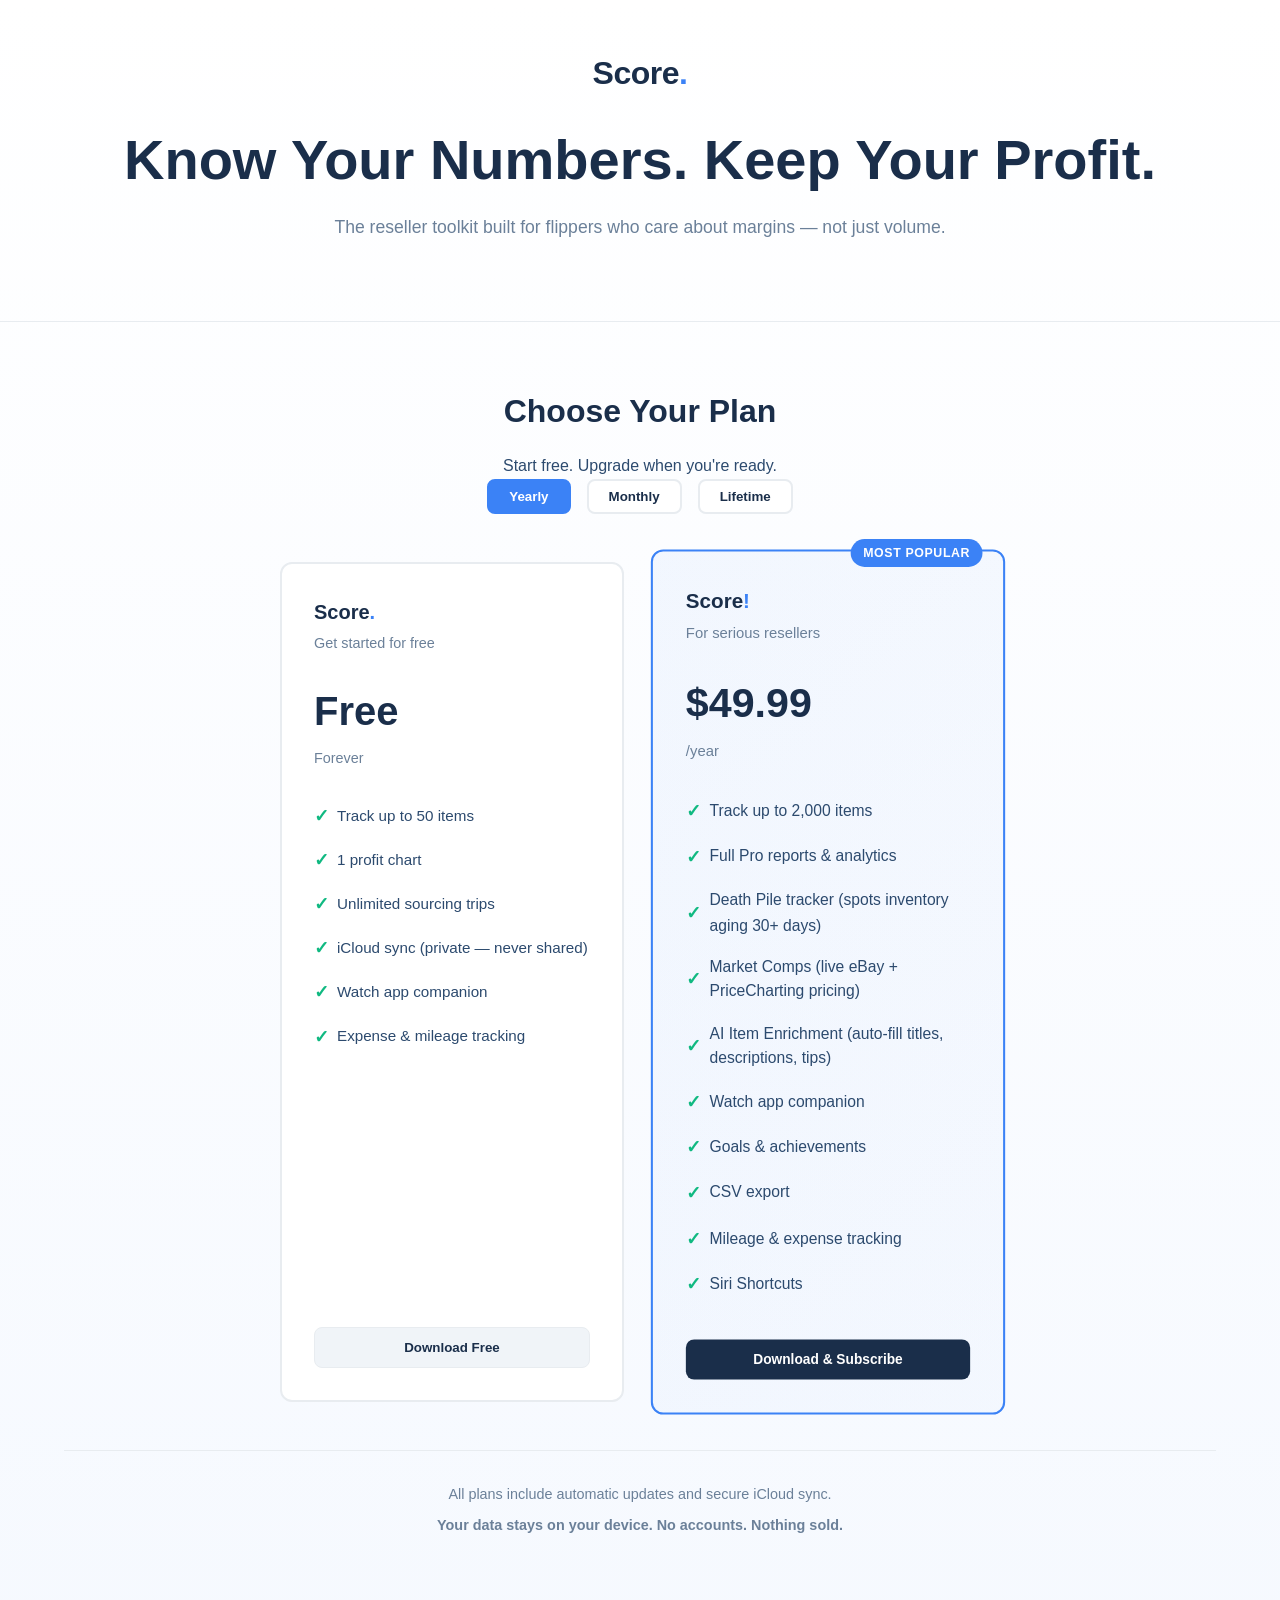
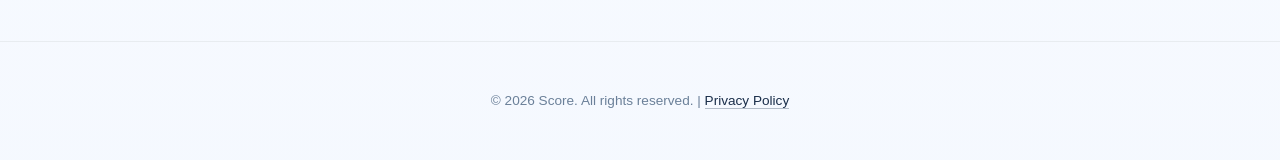
==== commit 6fb054ed: "feat(web): landing page refresh + privacy contact email fix - 3-tier → 2-tier pricing (remove Unlimi" ====
--- a/index.html
+++ b/index.html
@@ -1,151 +1,352 @@
 <!DOCTYPE html>
 <html lang="en">
 <head>
-    <meta charset="UTF-8">
-    <meta name="viewport" content="width=device-width, initial-scale=1.0">
-    <title>Score. — Professional Profit Tracker</title>
-    <link rel="stylesheet" href="styles.css">
-    <link rel="stylesheet" href="https://cdnjs.cloudflare.com/ajax/libs/font-awesome/6.4.0/css/all.min.css">
-    <style>
-        @import url('https://fonts.googleapis.com/css2?family=Inter:wght@400;500;600;700&display=swap');
-    </style>
+  <meta charset="UTF-8" />
+  <meta name="viewport" content="width=device-width, initial-scale=1.0" />
+  <title>Score. — Reseller Profit Tracker</title>
+  <meta name="description" content="The reseller toolkit built for flippers who care about margins. Track inventory, sourcing trips, and profit — free to start." />
+  <style>
+    * {
+      margin: 0;
+      padding: 0;
+      box-sizing: border-box;
+    }
+    :root {
+      --primary: #1a2e4a;
+      --accent: #3b82f6;
+      --success: #10b981;
+      --muted: #6b8099;
+      --border: #e8ecf0;
+      --bg-light: #f7f9fb;
+      --bg-lighter: #f0f4f8;
+    }
+    body {
+      font-family: -apple-system, BlinkMacSystemFont, "Segoe UI", "Helvetica Neue", sans-serif;
+      background: linear-gradient(to bottom, #ffffff, rgba(59, 130, 246, 0.05));
+      color: #2c4a6e;
+      line-height: 1.6;
+    }
+    .container {
+      max-width: 1200px;
+      margin: 0 auto;
+      padding: 0 1.5rem;
+    }
+    header {
+      padding: 3rem 0;
+      text-align: center;
+      border-bottom: 1px solid var(--border);
+    }
+    .logo {
+      font-size: 2rem;
+      font-weight: 700;
+      color: var(--primary);
+      margin-bottom: 1rem;
+      letter-spacing: -0.5px;
+    }
+    .logo-dot {
+      color: var(--accent);
+      animation: pulse 2s cubic-bezier(0.4, 0, 0.6, 1) infinite;
+    }
+    @keyframes pulse {
+      0%, 100% { opacity: 1; }
+      50% { opacity: 0.5; }
+    }
+    h1 {
+      font-size: clamp(2rem, 5vw, 3.5rem);
+      font-weight: 700;
+      color: var(--primary);
+      margin-bottom: 0.5rem;
+    }
+    .subtitle {
+      font-size: 1.1rem;
+      color: var(--muted);
+      margin-bottom: 2rem;
+    }
+    .pricing-section {
+      padding: 4rem 0;
+    }
+    .pricing-header {
+      text-align: center;
+      margin-bottom: 3rem;
+    }
+    .pricing-header h2 {
+      font-size: 2rem;
+      font-weight: 700;
+      color: var(--primary);
+      margin-bottom: 1rem;
+    }
+    .pricing-toggle {
+      display: flex;
+      gap: 1rem;
+      justify-content: center;
+      margin-bottom: 2rem;
+    }
+    .toggle-btn {
+      padding: 0.5rem 1.25rem;
+      border: 2px solid var(--border);
+      background: white;
+      color: var(--primary);
+      border-radius: 8px;
+      cursor: pointer;
+      font-weight: 600;
+      transition: all 0.2s;
+    }
+    .toggle-btn.active {
+      background: var(--accent);
+      color: white;
+      border-color: var(--accent);
+    }
+    .pricing-grid {
+      display: grid;
+      grid-template-columns: 1fr 1fr;
+      gap: 2rem;
+      max-width: 720px;
+      margin: 0 auto 3rem;
+    }
+    @media (max-width: 600px) {
+      .pricing-grid {
+        grid-template-columns: 1fr;
+      }
+    }
+    .pricing-card.popular {
+      transform: none;
+    }
+    @media (min-width: 900px) {
+      .pricing-card.popular {
+        transform: scale(1.03);
+      }
+    }
+    .pricing-card {
+      border: 2px solid var(--border);
+      border-radius: 12px;
+      padding: 2rem;
+      background: white;
+      transition: all 0.3s;
+      position: relative;
+      display: flex;
+      flex-direction: column;
+    }
+    .pricing-card:hover {
+      border-color: var(--accent);
+      box-shadow: 0 10px 30px rgba(59, 130, 246, 0.1);
+    }
+    .pricing-card.popular {
+      border-color: var(--accent);
+      background: linear-gradient(135deg, rgba(59, 130, 246, 0.05), rgba(59, 130, 246, 0.02));
+    }
+    .popular-badge {
+      position: absolute;
+      top: -12px;
+      right: 20px;
+      background: var(--accent);
+      color: white;
+      padding: 0.25rem 0.75rem;
+      border-radius: 20px;
+      font-size: 0.75rem;
+      font-weight: 700;
+      text-transform: uppercase;
+      letter-spacing: 0.05em;
+    }
+    .card-name {
+      font-size: 1.25rem;
+      font-weight: 700;
+      color: var(--primary);
+      margin-bottom: 0.25rem;
+    }
+    .card-name-bang {
+      color: var(--accent);
+    }
+    .card-tagline {
+      font-size: 0.9rem;
+      color: var(--muted);
+      margin-bottom: 1.5rem;
+    }
+    .card-price {
+      font-size: 2.5rem;
+      font-weight: 700;
+      color: var(--primary);
+      margin-bottom: 0.25rem;
+    }
+    .card-period {
+      font-size: 0.9rem;
+      color: var(--muted);
+      margin-bottom: 1.5rem;
+    }
+    .card-features {
+      list-style: none;
+      margin-bottom: 2rem;
+      flex-grow: 1;
+    }
+    .card-features li {
+      padding: 0.5rem 0;
+      color: #2c4a6e;
+      font-size: 0.95rem;
+      display: flex;
+      align-items: center;
+      gap: 0.5rem;
+    }
+    .card-features li::before {
+      content: "✓";
+      color: var(--success);
+      font-weight: bold;
+      font-size: 1.1rem;
+      flex-shrink: 0;
+    }
+    .card-cta {
+      background: var(--primary);
+      color: white;
+      border: none;
+      border-radius: 8px;
+      padding: 0.75rem 1.5rem;
+      font-weight: 600;
+      cursor: pointer;
+      transition: all 0.2s;
+      text-align: center;
+      text-decoration: none;
+      display: block;
+    }
+    .card-cta:hover {
+      background: var(--accent);
+      transform: translateY(-2px);
+      box-shadow: 0 5px 15px rgba(59, 130, 246, 0.2);
+    }
+    .card-cta.secondary {
+      background: var(--bg-lighter);
+      color: var(--primary);
+      border: 1px solid var(--border);
+    }
+    .card-cta.secondary:hover {
+      background: var(--border);
+    }
+    .footer-cta {
+      text-align: center;
+      padding: 2rem 0;
+      border-top: 1px solid var(--border);
+    }
+    .footer-cta p {
+      color: var(--muted);
+      font-size: 0.9rem;
+      margin-bottom: 0.5rem;
+    }
+    footer {
+      padding: 3rem 0;
+      text-align: center;
+      color: var(--muted);
+      font-size: 0.85rem;
+      border-top: 1px solid var(--border);
+    }
+    footer a {
+      color: var(--primary);
+      text-decoration: none;
+      border-bottom: 1px solid rgba(26, 46, 74, 0.3);
+      transition: border-color 0.2s;
+    }
+    footer a:hover {
+      border-bottom-color: var(--primary);
+    }
+    .divider {
+      width: 2rem;
+      height: 2px;
+      background: var(--accent);
+      margin: 0 auto;
+    }
+  </style>
 </head>
 <body>
-    <div class="mesh-bg"></div>
-
+  <header>
     <div class="container">
-        <nav>
-            <div class="logo">Score<span>.</span></div>
-            <div class="nav-links">
-                <a href="#features">Features</a>
-                <a href="#pricing">Pricing</a>
-                <a href="privacy.html">Privacy</a>
-                <a href="support.html">Support</a>
-            </div>
-        </nav>
-
-        <header class="hero">
-            <div class="status-badge">
-                <div class="status-dot"></div>
-                System Status: Operational
-            </div>
-            <h1>Profit tracking for the serious reseller<span>.</span></h1>
-            <p>A native, zero-knowledge financial tool designed for momentum. Your data stays on your device, synced privately via iCloud.</p>
-            <div style="display: flex; justify-content: center; gap: 1rem;">
-                <a href="#" class="app-store-badge">
-                    <i class="fab fa-apple" style="font-size: 1.5rem; margin-right: 10px;"></i>
-                    <span>App Store</span>
-                </a>
-            </div>
-        </header>
-
-        <section id="features" style="padding: 4rem 0;">
-            <span class="section-label">Engineering Standards</span>
-            <h2 style="margin-bottom: 3rem;">Built for performance<span>.</span></h2>
-            
-            <div class="pricing-grid" style="grid-template-columns: repeat(3, 1fr);">
-                <div class="glass-card">
-                    <i class="fas fa-microchip" style="font-size: 2rem; color: var(--primary); margin-bottom: 1rem;"></i>
-                    <h4>Swift Native</h4>
-                    <p style="color: var(--text-secondary); font-size: 0.9rem;">Optimized for iOS 18+ with 120Hz fluid interactions and minimal battery impact.</p>
-                </div>
-                <div class="glass-card">
-                    <i class="fas fa-cloud-lock" style="font-size: 2rem; color: var(--secondary); margin-bottom: 1rem;"></i>
-                    <h4>Private Sync</h4>
-                    <p style="color: var(--text-secondary); font-size: 0.9rem;">Uses your own iCloud account for synchronization. We never see or store your data.</p>
-                </div>
-                <div class="glass-card">
-                    <i class="fas fa-chart-line" style="font-size: 2rem; color: var(--gold); margin-bottom: 1rem;"></i>
-                    <h4>Financial Logic</h4>
-                    <p style="color: var(--text-secondary); font-size: 0.9rem;">Sophisticated tracking for trapped capital, house money, and zero-cost inventory.</p>
-                </div>
-            </div>
-        </section>
-
-        <section id="pricing" class="pricing-section">
-            <h2 style="text-align: center; margin-bottom: 1rem;">Pricing<span>.</span></h2>
-            <div class="pricing-grid">
-                <div class="glass-card">
-                    <div class="tier-badge">Casual</div>
-                    <h3>Free</h3>
-                    <div class="price">$0<span>/forever</span></div>
-                    <ul class="features">
-                        <li><i></i> Track up to 25 active items</li>
-                        <li><i></i> Standard Analytics Suite</li>
-                        <li><i></i> iCloud Synchronization</li>
-                        <li><i></i> Email Support</li>
-                    </ul>
-                    <a href="#" class="btn btn-outline">Get Started</a>
-                </div>
-
-                <div class="glass-card" style="border-color: rgba(52, 211, 153, 0.3);">
-                    <div class="tier-badge badge-pro">Serious Side Hustle</div>
-                    <h3>Pro</h3>
-                    <div class="price">$9.99<span>/month</span></div>
-                    <ul class="features">
-                        <li><i></i> Unlimited Inventory Capacity</li>
-                        <li><i></i> Advanced Momentum Intelligence</li>
-                        <li><i></i> Custom Marketplace Fee Mapping</li>
-                        <li><i></i> Tax-Season CSV Exports</li>
-                        <li><i></i> Priority Support</li>
-                    </ul>
-                    <a href="#" class="btn btn-primary">Go Pro</a>
-                </div>
-            </div>
-        </section>
-
-        <section id="faq" style="padding: 6rem 0;">
-            <h2 style="text-align: center;">Common Inquiries<span>.</span></h2>
-            <div class="faq-grid">
-                <div class="faq-item">
-                    <h4>How secure is my data?</h4>
-                    <p>Score. uses on-device encryption. Your data is stored in your private iCloud container, accessible only by you. We have no backend servers storing your financial records.</p>
-                </div>
-                <div class="faq-item">
-                    <h4>Is there a desktop version?</h4>
-                    <p>Score. is currently available for iPhone and iPad, providing a native experience wherever you source inventory.</p>
-                </div>
-                <div class="faq-item">
-                    <h4>Can I export my data?</h4>
-                    <p>Yes. Pro users can export their entire inventory and sales history to CSV format for accounting and tax purposes.</p>
-                </div>
-                <div class="faq-item">
-                    <h4>How do I get help?</h4>
-                    <p>Reach out to us at support@scoreapp.pro. We aim to respond to all inquiries within one business day.</p>
-                </div>
-            </div>
-        </section>
-
-        <div class="newsletter-box" style="padding: 3rem;">
-            <h2>Stay updated<span>.</span></h2>
-            <p style="color: var(--text-secondary);">Join our mailing list for the latest features and sourcing insights.</p>
-            <div class="input-group">
-                <input type="email" placeholder="email@address.com">
-                <button class="btn btn-primary" style="width: auto;">Subscribe</button>
-            </div>
+      <div class="logo">
+        Score<span class="logo-dot">.</span>
+      </div>
+      <h1>Know Your Numbers. Keep Your Profit.</h1>
+      <p class="subtitle">The reseller toolkit built for flippers who care about margins — not just volume.</p>
+    </div>
+  </header>
+
+  <main class="container">
+    <section class="pricing-section">
+      <div class="pricing-header">
+        <h2>Choose Your Plan</h2>
+        <p>Start free. Upgrade when you're ready.</p>
+        <div class="pricing-toggle">
+          <button class="toggle-btn active" onclick="setPeriod('yearly', event)">Yearly</button>
+          <button class="toggle-btn" onclick="setPeriod('monthly', event)">Monthly</button>
+          <button class="toggle-btn" onclick="setPeriod('lifetime', event)">Lifetime</button>
         </div>
-
-        <footer>
-            <div style="display: flex; justify-content: space-between; align-items: flex-start; margin-bottom: 4rem; opacity: 0.8;">
-                <div>
-                    <div class="logo">Score<span>.</span></div>
-                    <p style="font-size: 0.8rem; color: var(--text-secondary);">Built for resellers, by resellers.</p>
-                </div>
-                <div style="display: flex; gap: 4rem;">
-                    <div>
-                        <h5 style="margin-bottom: 1rem;">Support</h5>
-                        <a href="support.html" style="display: block; color: var(--text-secondary); text-decoration: none; margin-bottom: 0.5rem; font-size: 0.9rem;">Contact</a>
-                        <a href="mailto:partners@scoreapp.pro" style="display: block; color: var(--text-secondary); text-decoration: none; margin-bottom: 0.5rem; font-size: 0.9rem;">Partners</a>
-                    </div>
-                    <div>
-                        <h5 style="margin-bottom: 1rem;">Legal</h5>
-                        <a href="privacy.html" style="display: block; color: var(--text-secondary); text-decoration: none; margin-bottom: 0.5rem; font-size: 0.9rem;">Privacy</a>
-                        <a href="#" style="display: block; color: var(--text-secondary); text-decoration: none; margin-bottom: 0.5rem; font-size: 0.9rem;">EULA</a>
-                    </div>
-                </div>
-            </div>
-            <p style="font-size: 0.85rem;">© 2026 Score. All rights reserved.</p>
-        </footer>
+      </div>
+
+      <div class="pricing-grid">
+        <!-- Free Plan -->
+        <div class="pricing-card">
+          <h3 class="card-name">Score<span class="card-name-bang">.</span></h3>
+          <p class="card-tagline">Get started for free</p>
+          <div class="card-price">Free</div>
+          <p class="card-period">Forever</p>
+          <ul class="card-features">
+            <li>Track up to 50 items</li>
+            <li>1 profit chart</li>
+            <li>Unlimited sourcing trips</li>
+            <li>iCloud sync (private — never shared)</li>
+            <li>Watch app companion</li>
+            <li>Expense &amp; mileage tracking</li>
+          </ul>
+          <button class="card-cta secondary" onclick="downloadApp()">Download Free</button>
+        </div>
+
+        <!-- Pro Plan -->
+        <div class="pricing-card popular">
+          <div class="popular-badge">Most Popular</div>
+          <h3 class="card-name">Score<span class="card-name-bang">!</span></h3>
+          <p class="card-tagline">For serious resellers</p>
+          <div class="card-price" id="pro-price">$49.99</div>
+          <p class="card-period" id="pro-period">/year</p>
+          <ul class="card-features">
+            <li>Track up to 2,000 items</li>
+            <li>Full Pro reports &amp; analytics</li>
+            <li>Death Pile tracker (spots inventory aging 30+ days)</li>
+            <li>Market Comps (live eBay + PriceCharting pricing)</li>
+            <li>AI Item Enrichment (auto-fill titles, descriptions, tips)</li>
+            <li>Watch app companion</li>
+            <li>Goals &amp; achievements</li>
+            <li>CSV export</li>
+            <li>Mileage &amp; expense tracking</li>
+            <li>Siri Shortcuts</li>
+          </ul>
+          <button class="card-cta" onclick="downloadApp()">Download &amp; Subscribe</button>
+        </div>
+      </div>
+
+      <div class="footer-cta">
+        <p>All plans include automatic updates and secure iCloud sync.</p>
+        <p><strong>Your data stays on your device. No accounts. Nothing sold.</strong></p>
+      </div>
+    </section>
+  </main>
+
+  <footer>
+    <div class="container">
+      <p>© 2026 Score. All rights reserved. | <a href="privacy.html">Privacy Policy</a></p>
     </div>
+  </footer>
+
+  <script>
+    function setPeriod(period, event) {
+      document.querySelectorAll('.toggle-btn').forEach(btn => btn.classList.remove('active'));
+      event.target.classList.add('active');
+
+      const prices = {
+        yearly:   { price: '$49.99',  period: '/year' },
+        monthly:  { price: '$7.99',   period: '/month' },
+        lifetime: { price: '$149.99', period: 'one-time' }
+      };
+
+      document.getElementById('pro-price').textContent = prices[period].price;
+      document.getElementById('pro-period').textContent = prices[period].period;
+    }
+
+    function downloadApp() {
+      alert('Score. is coming to the App Store soon.\n\nCheck back here for the download link when it launches.');
+    }
+  </script>
 </body>
 </html>
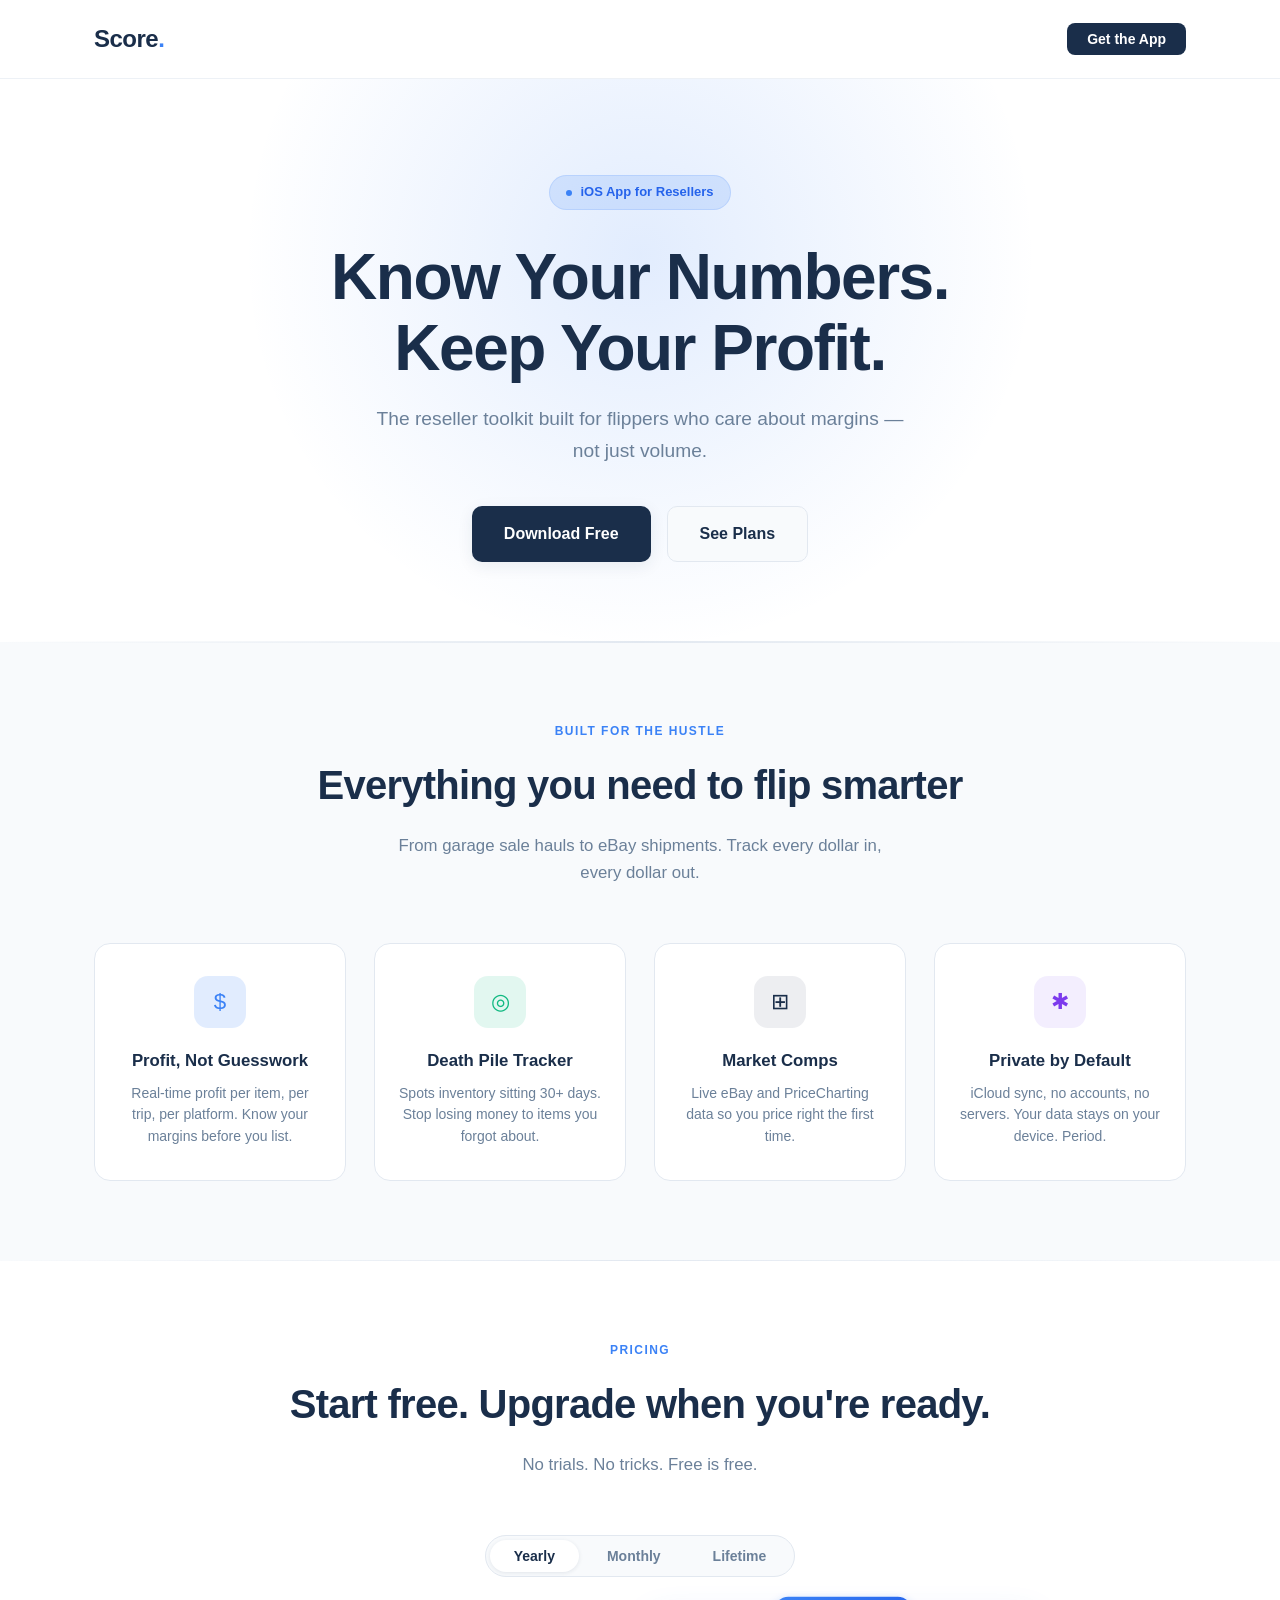
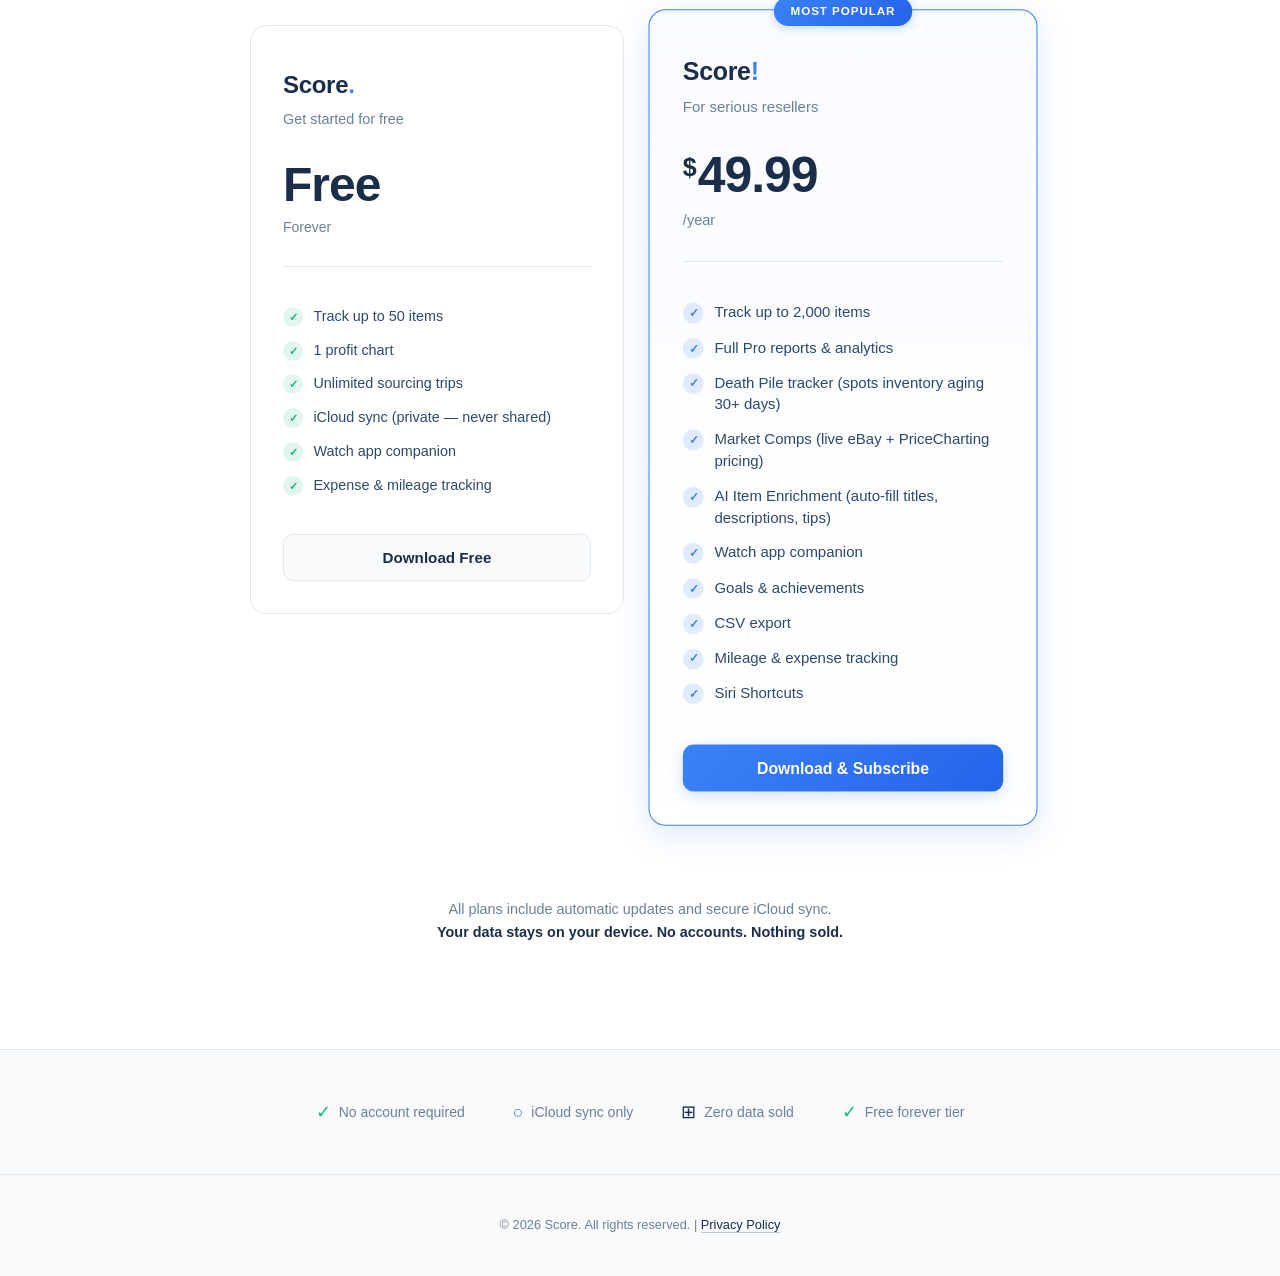
==== commit 155ccb5d: "redesign: premium landing page with hero, value props, and polished pricing cards" ====
--- a/index.html
+++ b/index.html
@@ -13,164 +13,431 @@
     }
     :root {
       --primary: #1a2e4a;
+      --primary-light: #2a4a6e;
       --accent: #3b82f6;
+      --accent-dark: #2563eb;
+      --accent-glow: rgba(59, 130, 246, 0.15);
       --success: #10b981;
+      --success-glow: rgba(16, 185, 129, 0.12);
       --muted: #6b8099;
-      --border: #e8ecf0;
-      --bg-light: #f7f9fb;
-      --bg-lighter: #f0f4f8;
+      --text: #2c4a6e;
+      --border: #e2e8f0;
+      --bg-light: #f8fafc;
+      --bg-card: #ffffff;
+      --shadow-sm: 0 1px 3px rgba(26, 46, 74, 0.06);
+      --shadow-md: 0 4px 16px rgba(26, 46, 74, 0.08);
+      --shadow-lg: 0 12px 40px rgba(26, 46, 74, 0.12);
+      --shadow-accent: 0 8px 32px rgba(59, 130, 246, 0.18);
+      --radius: 16px;
+      --radius-sm: 10px;
     }
     body {
-      font-family: -apple-system, BlinkMacSystemFont, "Segoe UI", "Helvetica Neue", sans-serif;
-      background: linear-gradient(to bottom, #ffffff, rgba(59, 130, 246, 0.05));
-      color: #2c4a6e;
+      font-family: -apple-system, BlinkMacSystemFont, "SF Pro Display", "Segoe UI", "Helvetica Neue", sans-serif;
+      background: #ffffff;
+      color: var(--text);
       line-height: 1.6;
+      overflow-x: hidden;
+      -webkit-font-smoothing: antialiased;
     }
     .container {
-      max-width: 1200px;
+      max-width: 1140px;
       margin: 0 auto;
       padding: 0 1.5rem;
     }
-    header {
-      padding: 3rem 0;
-      text-align: center;
-      border-bottom: 1px solid var(--border);
+
+    /* ── NAV ── */
+    nav {
+      padding: 1.25rem 0;
+      position: sticky;
+      top: 0;
+      z-index: 100;
+      background: rgba(255, 255, 255, 0.85);
+      backdrop-filter: blur(16px);
+      -webkit-backdrop-filter: blur(16px);
+      border-bottom: 1px solid rgba(226, 232, 240, 0.6);
+    }
+    .nav-inner {
+      display: flex;
+      align-items: center;
+      justify-content: space-between;
     }
     .logo {
-      font-size: 2rem;
-      font-weight: 700;
-      color: var(--primary);
-      margin-bottom: 1rem;
+      font-size: 1.5rem;
+      font-weight: 800;
+      color: var(--primary);
       letter-spacing: -0.5px;
+      text-decoration: none;
     }
     .logo-dot {
       color: var(--accent);
-      animation: pulse 2s cubic-bezier(0.4, 0, 0.6, 1) infinite;
-    }
-    @keyframes pulse {
-      0%, 100% { opacity: 1; }
-      50% { opacity: 0.5; }
+      display: inline-block;
+      animation: dotPulse 2.4s cubic-bezier(0.4, 0, 0.6, 1) infinite;
+    }
+    @keyframes dotPulse {
+      0%, 100% { opacity: 1; transform: scale(1); }
+      50% { opacity: 0.45; transform: scale(0.92); }
+    }
+    .nav-cta {
+      font-size: 0.875rem;
+      font-weight: 600;
+      padding: 0.5rem 1.25rem;
+      border-radius: 8px;
+      background: var(--primary);
+      color: #fff;
+      text-decoration: none;
+      border: none;
+      cursor: pointer;
+      transition: background 0.2s, transform 0.15s;
+    }
+    .nav-cta:hover {
+      background: var(--accent);
+      transform: translateY(-1px);
+    }
+
+    /* ── HERO ── */
+    .hero {
+      position: relative;
+      padding: 6rem 0 5rem;
+      text-align: center;
+      overflow: hidden;
+    }
+    .hero::before {
+      content: "";
+      position: absolute;
+      top: -40%;
+      left: 50%;
+      transform: translateX(-50%);
+      width: 800px;
+      height: 800px;
+      background: radial-gradient(circle, var(--accent-glow) 0%, transparent 70%);
+      pointer-events: none;
+      z-index: 0;
+    }
+    .hero::after {
+      content: "";
+      position: absolute;
+      bottom: 0;
+      left: 0;
+      right: 0;
+      height: 1px;
+      background: linear-gradient(90deg, transparent, var(--border), transparent);
+    }
+    .hero .container {
+      position: relative;
+      z-index: 1;
+    }
+    .hero-badge {
+      display: inline-flex;
+      align-items: center;
+      gap: 0.5rem;
+      background: var(--accent-glow);
+      color: var(--accent-dark);
+      font-size: 0.8125rem;
+      font-weight: 600;
+      padding: 0.375rem 1rem;
+      border-radius: 100px;
+      margin-bottom: 2rem;
+      border: 1px solid rgba(59, 130, 246, 0.15);
+    }
+    .hero-badge-dot {
+      width: 6px;
+      height: 6px;
+      background: var(--accent);
+      border-radius: 50%;
+      animation: dotPulse 2s infinite;
     }
     h1 {
-      font-size: clamp(2rem, 5vw, 3.5rem);
-      font-weight: 700;
-      color: var(--primary);
-      margin-bottom: 0.5rem;
+      font-size: clamp(2.5rem, 5.5vw, 4rem);
+      font-weight: 800;
+      color: var(--primary);
+      line-height: 1.1;
+      letter-spacing: -1.5px;
+      margin-bottom: 1.25rem;
+      max-width: 700px;
+      margin-left: auto;
+      margin-right: auto;
     }
     .subtitle {
-      font-size: 1.1rem;
-      color: var(--muted);
-      margin-bottom: 2rem;
-    }
-    .pricing-section {
-      padding: 4rem 0;
-    }
-    .pricing-header {
-      text-align: center;
-      margin-bottom: 3rem;
-    }
-    .pricing-header h2 {
-      font-size: 2rem;
-      font-weight: 700;
-      color: var(--primary);
-      margin-bottom: 1rem;
-    }
-    .pricing-toggle {
+      font-size: clamp(1.05rem, 2vw, 1.2rem);
+      color: var(--muted);
+      max-width: 540px;
+      margin: 0 auto 2.5rem;
+      line-height: 1.65;
+    }
+    .hero-cta-group {
       display: flex;
       gap: 1rem;
       justify-content: center;
-      margin-bottom: 2rem;
+      flex-wrap: wrap;
+    }
+    .btn {
+      display: inline-flex;
+      align-items: center;
+      gap: 0.5rem;
+      font-size: 1rem;
+      font-weight: 600;
+      padding: 0.875rem 2rem;
+      border-radius: var(--radius-sm);
+      border: none;
+      cursor: pointer;
+      text-decoration: none;
+      transition: all 0.25s cubic-bezier(0.4, 0, 0.2, 1);
+    }
+    .btn-primary {
+      background: var(--primary);
+      color: #fff;
+      box-shadow: var(--shadow-md);
+    }
+    .btn-primary:hover {
+      background: var(--accent);
+      box-shadow: var(--shadow-accent);
+      transform: translateY(-2px);
+    }
+    .btn-secondary {
+      background: var(--bg-light);
+      color: var(--primary);
+      border: 1px solid var(--border);
+    }
+    .btn-secondary:hover {
+      background: #fff;
+      border-color: var(--accent);
+      color: var(--accent);
+      transform: translateY(-2px);
+    }
+
+    /* ── VALUE PROPS ── */
+    .value-props {
+      padding: 5rem 0;
+      background: var(--bg-light);
+      position: relative;
+    }
+    .value-props::before,
+    .value-props::after {
+      content: "";
+      position: absolute;
+      left: 0;
+      right: 0;
+      height: 1px;
+      background: linear-gradient(90deg, transparent, var(--border), transparent);
+    }
+    .value-props::before { top: 0; }
+    .value-props::after { bottom: 0; }
+    .section-label {
+      text-align: center;
+      font-size: 0.75rem;
+      font-weight: 700;
+      text-transform: uppercase;
+      letter-spacing: 0.12em;
+      color: var(--accent);
+      margin-bottom: 0.75rem;
+    }
+    .section-title {
+      text-align: center;
+      font-size: clamp(1.75rem, 3.5vw, 2.5rem);
+      font-weight: 800;
+      color: var(--primary);
+      letter-spacing: -0.75px;
+      margin-bottom: 1rem;
+    }
+    .section-subtitle {
+      text-align: center;
+      font-size: 1.05rem;
+      color: var(--muted);
+      max-width: 520px;
+      margin: 0 auto 3.5rem;
+    }
+    .props-grid {
+      display: grid;
+      grid-template-columns: repeat(4, 1fr);
+      gap: 1.75rem;
+    }
+    @media (max-width: 900px) {
+      .props-grid {
+        grid-template-columns: repeat(2, 1fr);
+      }
+    }
+    @media (max-width: 520px) {
+      .props-grid {
+        grid-template-columns: 1fr;
+        max-width: 360px;
+        margin: 0 auto;
+      }
+    }
+    .prop-card {
+      background: var(--bg-card);
+      border: 1px solid var(--border);
+      border-radius: var(--radius);
+      padding: 2rem 1.5rem;
+      text-align: center;
+      transition: all 0.3s cubic-bezier(0.4, 0, 0.2, 1);
+    }
+    .prop-card:hover {
+      transform: translateY(-4px);
+      box-shadow: var(--shadow-lg);
+      border-color: rgba(59, 130, 246, 0.2);
+    }
+    .prop-icon {
+      width: 52px;
+      height: 52px;
+      border-radius: 14px;
+      display: inline-flex;
+      align-items: center;
+      justify-content: center;
+      font-size: 1.4rem;
+      margin-bottom: 1.25rem;
+      line-height: 1;
+    }
+    .prop-icon.blue   { background: var(--accent-glow); color: var(--accent); }
+    .prop-icon.green  { background: var(--success-glow); color: var(--success); }
+    .prop-icon.navy   { background: rgba(26, 46, 74, 0.08); color: var(--primary); }
+    .prop-icon.purple { background: rgba(139, 92, 246, 0.1); color: #7c3aed; }
+    .prop-card h3 {
+      font-size: 1.05rem;
+      font-weight: 700;
+      color: var(--primary);
+      margin-bottom: 0.5rem;
+    }
+    .prop-card p {
+      font-size: 0.875rem;
+      color: var(--muted);
+      line-height: 1.55;
+    }
+
+    /* ── PRICING ── */
+    .pricing-section {
+      padding: 5rem 0 4rem;
+    }
+    .pricing-toggle-wrap {
+      display: flex;
+      justify-content: center;
+      margin-bottom: 3rem;
+    }
+    .pricing-toggle {
+      display: inline-flex;
+      background: var(--bg-light);
+      border: 1px solid var(--border);
+      border-radius: 100px;
+      padding: 4px;
+      gap: 4px;
     }
     .toggle-btn {
-      padding: 0.5rem 1.25rem;
-      border: 2px solid var(--border);
-      background: white;
-      color: var(--primary);
-      border-radius: 8px;
+      padding: 0.5rem 1.5rem;
+      border: none;
+      background: transparent;
+      color: var(--muted);
+      border-radius: 100px;
       cursor: pointer;
       font-weight: 600;
-      transition: all 0.2s;
+      font-size: 0.875rem;
+      transition: all 0.25s cubic-bezier(0.4, 0, 0.2, 1);
+      font-family: inherit;
     }
     .toggle-btn.active {
-      background: var(--accent);
-      color: white;
-      border-color: var(--accent);
-    }
+      background: var(--bg-card);
+      color: var(--primary);
+      box-shadow: 0 1px 4px rgba(26, 46, 74, 0.1);
+    }
+    .toggle-btn:hover:not(.active) {
+      color: var(--primary);
+    }
+
     .pricing-grid {
       display: grid;
       grid-template-columns: 1fr 1fr;
       gap: 2rem;
-      max-width: 720px;
+      max-width: 780px;
       margin: 0 auto 3rem;
-    }
-    @media (max-width: 600px) {
+      align-items: start;
+    }
+    @media (max-width: 640px) {
       .pricing-grid {
         grid-template-columns: 1fr;
+        max-width: 400px;
       }
     }
-    .pricing-card.popular {
-      transform: none;
-    }
-    @media (min-width: 900px) {
-      .pricing-card.popular {
-        transform: scale(1.03);
-      }
-    }
     .pricing-card {
-      border: 2px solid var(--border);
-      border-radius: 12px;
-      padding: 2rem;
-      background: white;
-      transition: all 0.3s;
+      border: 1px solid var(--border);
+      border-radius: var(--radius);
+      padding: 2.5rem 2rem 2rem;
+      background: var(--bg-card);
+      transition: all 0.35s cubic-bezier(0.4, 0, 0.2, 1);
       position: relative;
       display: flex;
       flex-direction: column;
     }
     .pricing-card:hover {
-      border-color: var(--accent);
-      box-shadow: 0 10px 30px rgba(59, 130, 246, 0.1);
+      box-shadow: var(--shadow-lg);
+      transform: translateY(-2px);
     }
     .pricing-card.popular {
       border-color: var(--accent);
-      background: linear-gradient(135deg, rgba(59, 130, 246, 0.05), rgba(59, 130, 246, 0.02));
+      background: linear-gradient(180deg, rgba(59, 130, 246, 0.03) 0%, var(--bg-card) 100%);
+      box-shadow: var(--shadow-accent);
+    }
+    @media (min-width: 900px) {
+      .pricing-card.popular {
+        transform: scale(1.04);
+        z-index: 2;
+      }
+      .pricing-card.popular:hover {
+        transform: scale(1.04) translateY(-4px);
+      }
     }
     .popular-badge {
       position: absolute;
-      top: -12px;
-      right: 20px;
-      background: var(--accent);
+      top: -13px;
+      left: 50%;
+      transform: translateX(-50%);
+      background: linear-gradient(135deg, var(--accent), var(--accent-dark));
       color: white;
-      padding: 0.25rem 0.75rem;
-      border-radius: 20px;
-      font-size: 0.75rem;
+      padding: 0.3rem 1rem;
+      border-radius: 100px;
+      font-size: 0.7rem;
       font-weight: 700;
       text-transform: uppercase;
-      letter-spacing: 0.05em;
+      letter-spacing: 0.08em;
+      white-space: nowrap;
+      box-shadow: 0 2px 8px rgba(59, 130, 246, 0.3);
     }
     .card-name {
-      font-size: 1.25rem;
-      font-weight: 700;
+      font-size: 1.5rem;
+      font-weight: 800;
       color: var(--primary);
       margin-bottom: 0.25rem;
-    }
-    .card-name-bang {
+      letter-spacing: -0.3px;
+    }
+    .card-name-accent {
       color: var(--accent);
     }
     .card-tagline {
       font-size: 0.9rem;
       color: var(--muted);
-      margin-bottom: 1.5rem;
+      margin-bottom: 1.75rem;
+    }
+    .card-price-wrap {
+      margin-bottom: 2rem;
+      padding-bottom: 1.75rem;
+      border-bottom: 1px solid var(--border);
     }
     .card-price {
-      font-size: 2.5rem;
+      font-size: 3rem;
+      font-weight: 800;
+      color: var(--primary);
+      letter-spacing: -1px;
+      line-height: 1.1;
+    }
+    .card-price .currency {
+      font-size: 1.5rem;
       font-weight: 700;
-      color: var(--primary);
-      margin-bottom: 0.25rem;
+      vertical-align: top;
+      position: relative;
+      top: 0.3rem;
+      margin-right: 2px;
     }
     .card-period {
-      font-size: 0.9rem;
-      color: var(--muted);
-      margin-bottom: 1.5rem;
+      font-size: 0.875rem;
+      color: var(--muted);
+      margin-top: 0.25rem;
     }
     .card-features {
       list-style: none;
@@ -178,96 +445,214 @@
       flex-grow: 1;
     }
     .card-features li {
-      padding: 0.5rem 0;
-      color: #2c4a6e;
+      padding: 0.4rem 0;
+      color: var(--text);
+      font-size: 0.9rem;
+      display: flex;
+      align-items: flex-start;
+      gap: 0.65rem;
+      line-height: 1.45;
+    }
+    .check {
+      flex-shrink: 0;
+      width: 20px;
+      height: 20px;
+      border-radius: 50%;
+      display: inline-flex;
+      align-items: center;
+      justify-content: center;
+      font-size: 0.7rem;
+      font-weight: 700;
+      margin-top: 1px;
+    }
+    .check-default {
+      background: var(--success-glow);
+      color: var(--success);
+    }
+    .check-pro {
+      background: var(--accent-glow);
+      color: var(--accent);
+    }
+    .card-cta {
+      width: 100%;
+      padding: 0.875rem 1.5rem;
+      border: none;
+      border-radius: var(--radius-sm);
+      font-weight: 700;
       font-size: 0.95rem;
+      cursor: pointer;
+      transition: all 0.25s cubic-bezier(0.4, 0, 0.2, 1);
+      text-align: center;
+      text-decoration: none;
+      display: block;
+      font-family: inherit;
+    }
+    .card-cta.primary {
+      background: linear-gradient(135deg, var(--accent), var(--accent-dark));
+      color: #fff;
+      box-shadow: 0 4px 14px rgba(59, 130, 246, 0.25);
+    }
+    .card-cta.primary:hover {
+      box-shadow: 0 6px 22px rgba(59, 130, 246, 0.35);
+      transform: translateY(-2px);
+    }
+    .card-cta.secondary {
+      background: var(--bg-light);
+      color: var(--primary);
+      border: 1px solid var(--border);
+    }
+    .card-cta.secondary:hover {
+      background: var(--bg-card);
+      border-color: var(--accent);
+      color: var(--accent);
+      transform: translateY(-2px);
+    }
+
+    /* ── TRUST STRIP ── */
+    .trust {
+      padding: 3rem 0;
+      text-align: center;
+      border-top: 1px solid var(--border);
+      background: var(--bg-light);
+    }
+    .trust-items {
+      display: flex;
+      gap: 3rem;
+      justify-content: center;
+      flex-wrap: wrap;
+    }
+    .trust-item {
       display: flex;
       align-items: center;
       gap: 0.5rem;
-    }
-    .card-features li::before {
-      content: "✓";
-      color: var(--success);
-      font-weight: bold;
+      font-size: 0.875rem;
+      color: var(--muted);
+      font-weight: 500;
+    }
+    .trust-icon {
       font-size: 1.1rem;
-      flex-shrink: 0;
-    }
-    .card-cta {
-      background: var(--primary);
-      color: white;
-      border: none;
-      border-radius: 8px;
-      padding: 0.75rem 1.5rem;
+    }
+    .trust-icon.green { color: var(--success); }
+    .trust-icon.blue  { color: var(--accent); }
+    .trust-icon.navy  { color: var(--primary); }
+
+    /* ── FOOTER NOTE ── */
+    .footer-note {
+      text-align: center;
+      padding: 2.5rem 0;
+    }
+    .footer-note p {
+      font-size: 0.9rem;
+      color: var(--muted);
+      line-height: 1.65;
+    }
+    .footer-note strong {
+      color: var(--primary);
       font-weight: 600;
-      cursor: pointer;
+    }
+
+    /* ── FOOTER ── */
+    footer {
+      padding: 2.5rem 0;
+      text-align: center;
+      color: var(--muted);
+      font-size: 0.8rem;
+      border-top: 1px solid var(--border);
+      background: var(--bg-light);
+    }
+    footer a {
+      color: var(--primary);
+      text-decoration: none;
+      font-weight: 500;
+      border-bottom: 1px solid rgba(26, 46, 74, 0.25);
       transition: all 0.2s;
-      text-align: center;
-      text-decoration: none;
-      display: block;
-    }
-    .card-cta:hover {
-      background: var(--accent);
-      transform: translateY(-2px);
-      box-shadow: 0 5px 15px rgba(59, 130, 246, 0.2);
-    }
-    .card-cta.secondary {
-      background: var(--bg-lighter);
-      color: var(--primary);
-      border: 1px solid var(--border);
-    }
-    .card-cta.secondary:hover {
-      background: var(--border);
-    }
-    .footer-cta {
-      text-align: center;
-      padding: 2rem 0;
-      border-top: 1px solid var(--border);
-    }
-    .footer-cta p {
-      color: var(--muted);
-      font-size: 0.9rem;
-      margin-bottom: 0.5rem;
-    }
-    footer {
-      padding: 3rem 0;
-      text-align: center;
-      color: var(--muted);
-      font-size: 0.85rem;
-      border-top: 1px solid var(--border);
-    }
-    footer a {
-      color: var(--primary);
-      text-decoration: none;
-      border-bottom: 1px solid rgba(26, 46, 74, 0.3);
-      transition: border-color 0.2s;
     }
     footer a:hover {
-      border-bottom-color: var(--primary);
-    }
-    .divider {
-      width: 2rem;
-      height: 2px;
-      background: var(--accent);
-      margin: 0 auto;
-    }
+      color: var(--accent);
+      border-bottom-color: var(--accent);
+    }
+
+    /* ── ANIMATIONS ── */
+    @keyframes fadeUp {
+      from { opacity: 0; transform: translateY(24px); }
+      to   { opacity: 1; transform: translateY(0); }
+    }
+    .fade-up {
+      animation: fadeUp 0.7s cubic-bezier(0.22, 1, 0.36, 1) forwards;
+      opacity: 0;
+    }
+    .fade-up-d1 { animation-delay: 0.1s; }
+    .fade-up-d2 { animation-delay: 0.2s; }
+    .fade-up-d3 { animation-delay: 0.3s; }
+    .fade-up-d4 { animation-delay: 0.4s; }
   </style>
 </head>
 <body>
-  <header>
+
+  <!-- ── NAV ── -->
+  <nav>
+    <div class="container nav-inner">
+      <div class="logo">Score<span class="logo-dot">.</span></div>
+      <button class="nav-cta" onclick="downloadApp()">Get the App</button>
+    </div>
+  </nav>
+
+  <!-- ── HERO ── -->
+  <section class="hero">
     <div class="container">
-      <div class="logo">
-        Score<span class="logo-dot">.</span>
+      <div class="hero-badge fade-up">
+        <span class="hero-badge-dot"></span>
+        iOS App for Resellers
       </div>
-      <h1>Know Your Numbers. Keep Your Profit.</h1>
-      <p class="subtitle">The reseller toolkit built for flippers who care about margins — not just volume.</p>
+      <h1 class="fade-up fade-up-d1">Know Your Numbers.<br>Keep Your Profit.</h1>
+      <p class="subtitle fade-up fade-up-d2">The reseller toolkit built for flippers who care about margins — not just volume.</p>
+      <div class="hero-cta-group fade-up fade-up-d3">
+        <button class="btn btn-primary" onclick="downloadApp()">Download Free</button>
+        <a class="btn btn-secondary" href="#pricing">See Plans</a>
+      </div>
     </div>
-  </header>
-
-  <main class="container">
-    <section class="pricing-section">
-      <div class="pricing-header">
-        <h2>Choose Your Plan</h2>
-        <p>Start free. Upgrade when you're ready.</p>
+  </section>
+
+  <!-- ── VALUE PROPS ── -->
+  <section class="value-props">
+    <div class="container">
+      <p class="section-label">Built for the Hustle</p>
+      <h2 class="section-title">Everything you need to flip smarter</h2>
+      <p class="section-subtitle">From garage sale hauls to eBay shipments. Track every dollar in, every dollar out.</p>
+
+      <div class="props-grid">
+        <div class="prop-card fade-up fade-up-d1">
+          <div class="prop-icon blue">$</div>
+          <h3>Profit, Not Guesswork</h3>
+          <p>Real-time profit per item, per trip, per platform. Know your margins before you list.</p>
+        </div>
+        <div class="prop-card fade-up fade-up-d2">
+          <div class="prop-icon green">&#x25CE;</div>
+          <h3>Death Pile Tracker</h3>
+          <p>Spots inventory sitting 30+ days. Stop losing money to items you forgot about.</p>
+        </div>
+        <div class="prop-card fade-up fade-up-d3">
+          <div class="prop-icon navy">&#x229E;</div>
+          <h3>Market Comps</h3>
+          <p>Live eBay and PriceCharting data so you price right the first time.</p>
+        </div>
+        <div class="prop-card fade-up fade-up-d4">
+          <div class="prop-icon purple">&#x2731;</div>
+          <h3>Private by Default</h3>
+          <p>iCloud sync, no accounts, no servers. Your data stays on your device. Period.</p>
+        </div>
+      </div>
+    </div>
+  </section>
+
+  <!-- ── PRICING ── -->
+  <section class="pricing-section" id="pricing">
+    <div class="container">
+      <p class="section-label">Pricing</p>
+      <h2 class="section-title">Start free. Upgrade when you're ready.</h2>
+      <p class="section-subtitle">No trials. No tricks. Free is free.</p>
+
+      <div class="pricing-toggle-wrap">
         <div class="pricing-toggle">
           <button class="toggle-btn active" onclick="setPeriod('yearly', event)">Yearly</button>
           <button class="toggle-btn" onclick="setPeriod('monthly', event)">Monthly</button>
@@ -278,17 +663,19 @@
       <div class="pricing-grid">
         <!-- Free Plan -->
         <div class="pricing-card">
-          <h3 class="card-name">Score<span class="card-name-bang">.</span></h3>
+          <h3 class="card-name">Score<span class="card-name-accent">.</span></h3>
           <p class="card-tagline">Get started for free</p>
-          <div class="card-price">Free</div>
-          <p class="card-period">Forever</p>
+          <div class="card-price-wrap">
+            <div class="card-price">Free</div>
+            <p class="card-period">Forever</p>
+          </div>
           <ul class="card-features">
-            <li>Track up to 50 items</li>
-            <li>1 profit chart</li>
-            <li>Unlimited sourcing trips</li>
-            <li>iCloud sync (private — never shared)</li>
-            <li>Watch app companion</li>
-            <li>Expense &amp; mileage tracking</li>
+            <li><span class="check check-default">&#x2713;</span>Track up to 50 items</li>
+            <li><span class="check check-default">&#x2713;</span>1 profit chart</li>
+            <li><span class="check check-default">&#x2713;</span>Unlimited sourcing trips</li>
+            <li><span class="check check-default">&#x2713;</span>iCloud sync (private — never shared)</li>
+            <li><span class="check check-default">&#x2713;</span>Watch app companion</li>
+            <li><span class="check check-default">&#x2713;</span>Expense &amp; mileage tracking</li>
           </ul>
           <button class="card-cta secondary" onclick="downloadApp()">Download Free</button>
         </div>
@@ -296,57 +683,103 @@
         <!-- Pro Plan -->
         <div class="pricing-card popular">
           <div class="popular-badge">Most Popular</div>
-          <h3 class="card-name">Score<span class="card-name-bang">!</span></h3>
+          <h3 class="card-name">Score<span class="card-name-accent">!</span></h3>
           <p class="card-tagline">For serious resellers</p>
-          <div class="card-price" id="pro-price">$49.99</div>
-          <p class="card-period" id="pro-period">/year</p>
+          <div class="card-price-wrap">
+            <div class="card-price" id="pro-price"><span class="currency">$</span>49.99</div>
+            <p class="card-period" id="pro-period">/year</p>
+          </div>
           <ul class="card-features">
-            <li>Track up to 2,000 items</li>
-            <li>Full Pro reports &amp; analytics</li>
-            <li>Death Pile tracker (spots inventory aging 30+ days)</li>
-            <li>Market Comps (live eBay + PriceCharting pricing)</li>
-            <li>AI Item Enrichment (auto-fill titles, descriptions, tips)</li>
-            <li>Watch app companion</li>
-            <li>Goals &amp; achievements</li>
-            <li>CSV export</li>
-            <li>Mileage &amp; expense tracking</li>
-            <li>Siri Shortcuts</li>
+            <li><span class="check check-pro">&#x2713;</span>Track up to 2,000 items</li>
+            <li><span class="check check-pro">&#x2713;</span>Full Pro reports &amp; analytics</li>
+            <li><span class="check check-pro">&#x2713;</span>Death Pile tracker (spots inventory aging 30+ days)</li>
+            <li><span class="check check-pro">&#x2713;</span>Market Comps (live eBay + PriceCharting pricing)</li>
+            <li><span class="check check-pro">&#x2713;</span>AI Item Enrichment (auto-fill titles, descriptions, tips)</li>
+            <li><span class="check check-pro">&#x2713;</span>Watch app companion</li>
+            <li><span class="check check-pro">&#x2713;</span>Goals &amp; achievements</li>
+            <li><span class="check check-pro">&#x2713;</span>CSV export</li>
+            <li><span class="check check-pro">&#x2713;</span>Mileage &amp; expense tracking</li>
+            <li><span class="check check-pro">&#x2713;</span>Siri Shortcuts</li>
           </ul>
-          <button class="card-cta" onclick="downloadApp()">Download &amp; Subscribe</button>
+          <button class="card-cta primary" onclick="downloadApp()">Download &amp; Subscribe</button>
         </div>
       </div>
 
-      <div class="footer-cta">
+      <div class="footer-note">
         <p>All plans include automatic updates and secure iCloud sync.</p>
         <p><strong>Your data stays on your device. No accounts. Nothing sold.</strong></p>
       </div>
-    </section>
-  </main>
-
+    </div>
+  </section>
+
+  <!-- ── TRUST STRIP ── -->
+  <section class="trust">
+    <div class="container">
+      <div class="trust-items">
+        <div class="trust-item">
+          <span class="trust-icon green">&#x2713;</span>
+          No account required
+        </div>
+        <div class="trust-item">
+          <span class="trust-icon blue">&#x25CB;</span>
+          iCloud sync only
+        </div>
+        <div class="trust-item">
+          <span class="trust-icon navy">&#x229E;</span>
+          Zero data sold
+        </div>
+        <div class="trust-item">
+          <span class="trust-icon green">&#x2713;</span>
+          Free forever tier
+        </div>
+      </div>
+    </div>
+  </section>
+
+  <!-- ── FOOTER ── -->
   <footer>
     <div class="container">
-      <p>© 2026 Score. All rights reserved. | <a href="privacy.html">Privacy Policy</a></p>
+      <p>&copy; 2026 Score. All rights reserved. | <a href="privacy.html">Privacy Policy</a></p>
     </div>
   </footer>
 
   <script>
     function setPeriod(period, event) {
-      document.querySelectorAll('.toggle-btn').forEach(btn => btn.classList.remove('active'));
+      document.querySelectorAll('.toggle-btn').forEach(function(btn) {
+        btn.classList.remove('active');
+      });
       event.target.classList.add('active');
 
-      const prices = {
-        yearly:   { price: '$49.99',  period: '/year' },
-        monthly:  { price: '$7.99',   period: '/month' },
-        lifetime: { price: '$149.99', period: 'one-time' }
+      var prices = {
+        yearly:   { display: '<span class="currency">$</span>49.99',  period: '/year' },
+        monthly:  { display: '<span class="currency">$</span>7.99',   period: '/month' },
+        lifetime: { display: '<span class="currency">$</span>149.99', period: 'one-time' }
       };
 
-      document.getElementById('pro-price').textContent = prices[period].price;
+      document.getElementById('pro-price').innerHTML = prices[period].display;
       document.getElementById('pro-period').textContent = prices[period].period;
     }
 
     function downloadApp() {
       alert('Score. is coming to the App Store soon.\n\nCheck back here for the download link when it launches.');
     }
+
+    // Intersection observer for scroll-triggered fade-up
+    (function() {
+      var observer = new IntersectionObserver(function(entries) {
+        entries.forEach(function(entry) {
+          if (entry.isIntersecting) {
+            entry.target.style.animationPlayState = 'running';
+            observer.unobserve(entry.target);
+          }
+        });
+      }, { threshold: 0.15 });
+
+      document.querySelectorAll('.prop-card.fade-up').forEach(function(el) {
+        el.style.animationPlayState = 'paused';
+        observer.observe(el);
+      });
+    })();
   </script>
 </body>
 </html>
